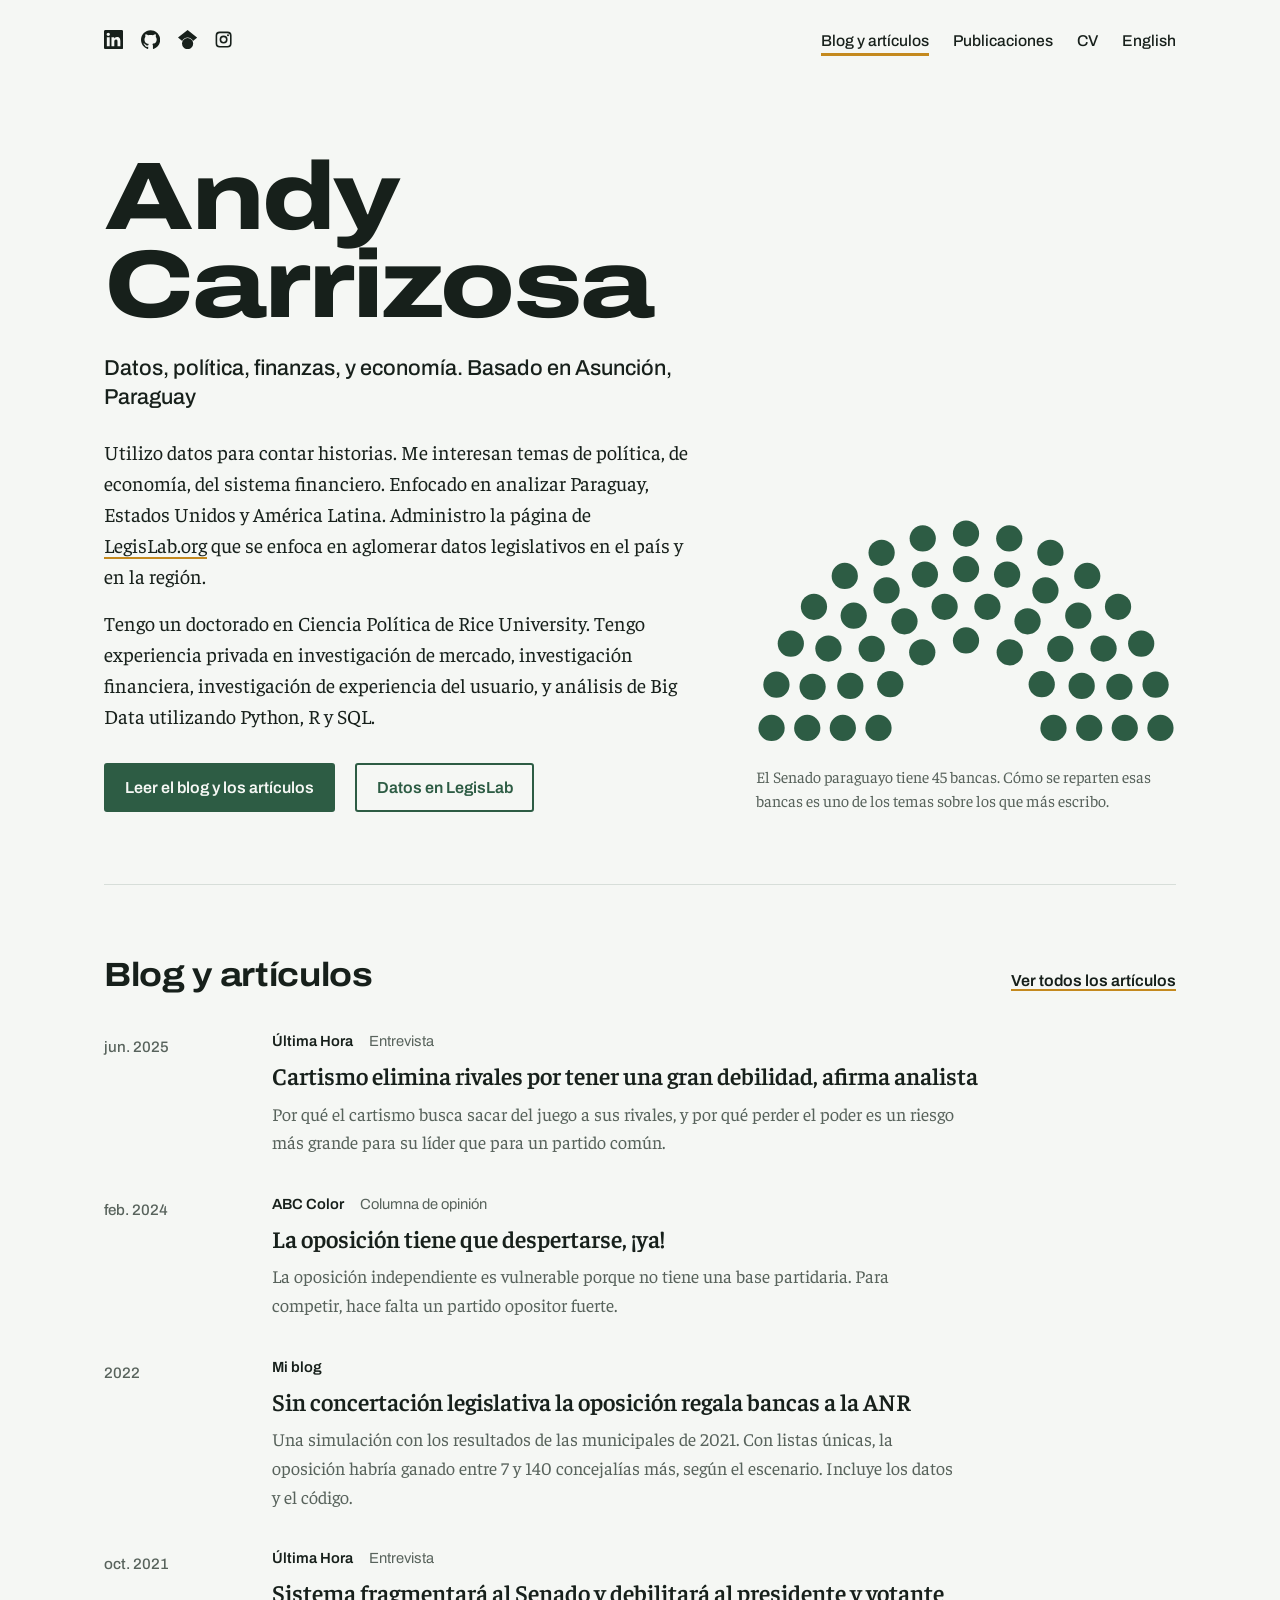
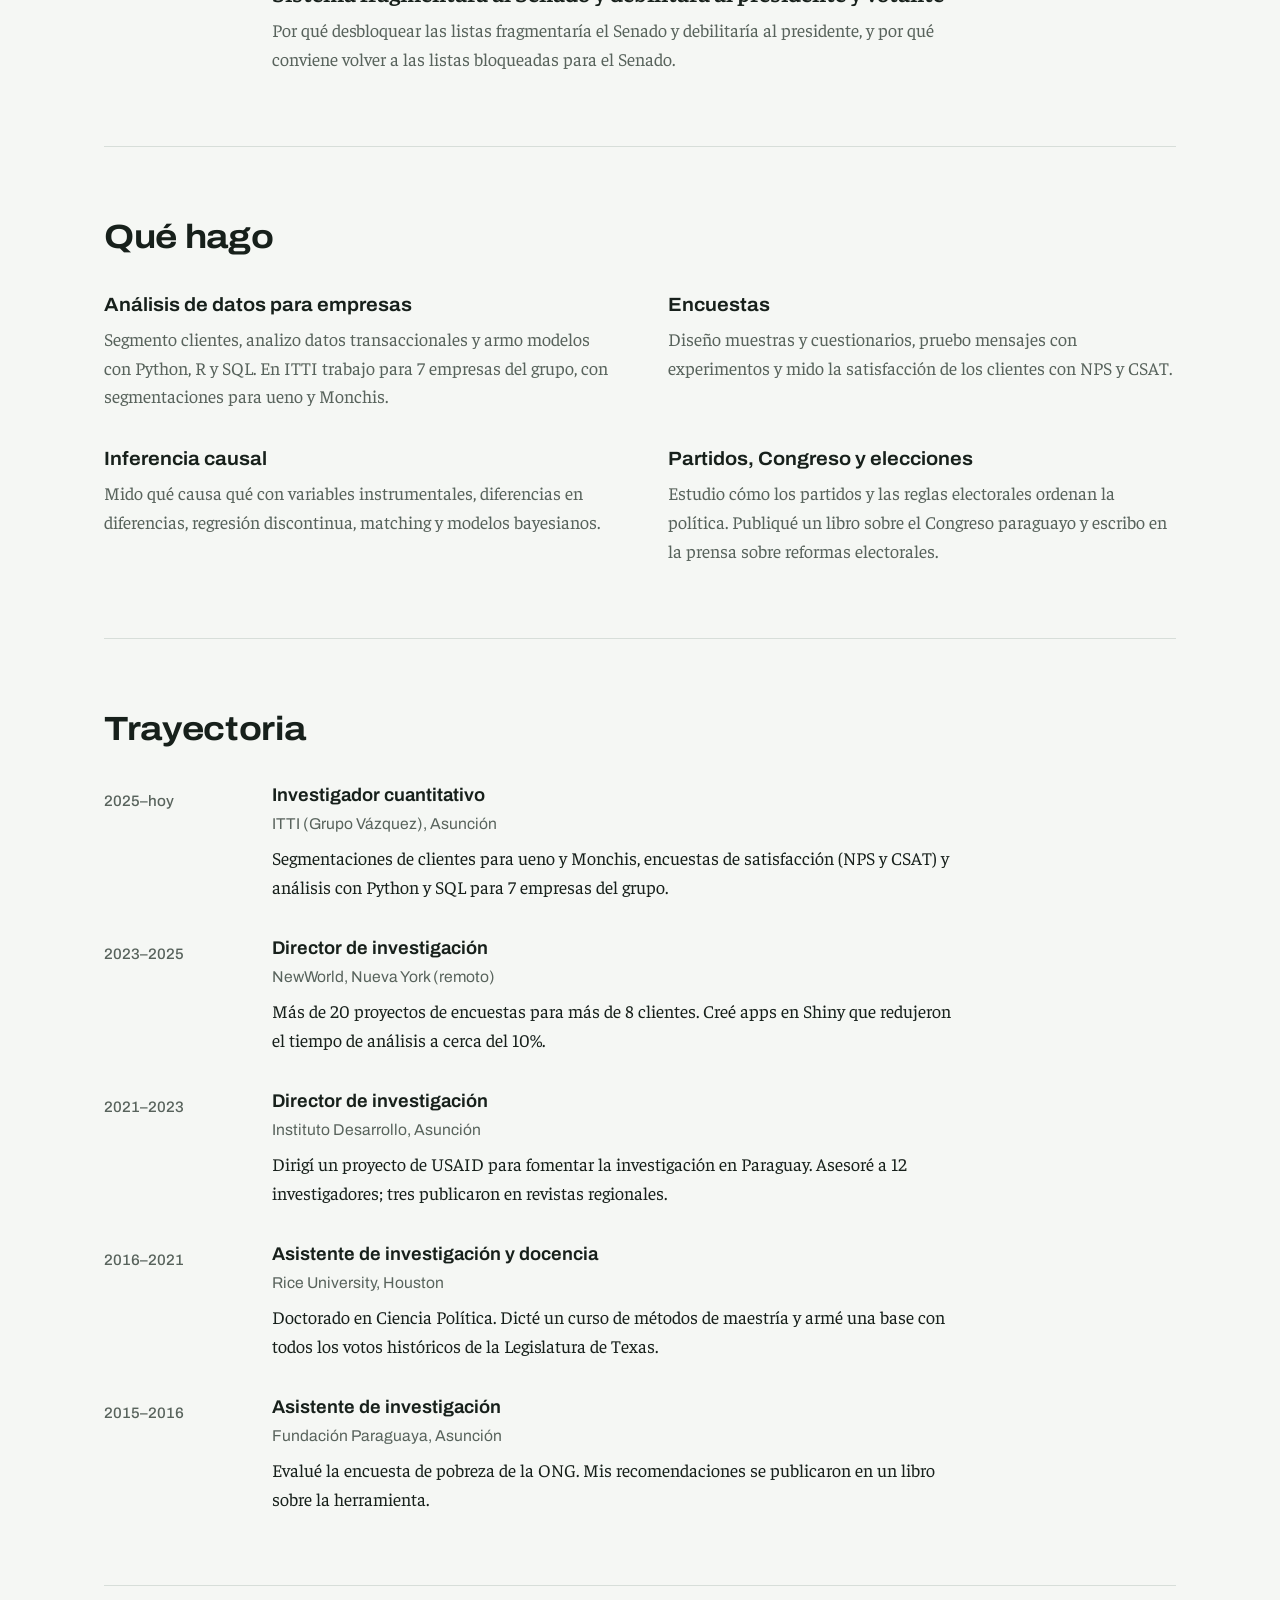
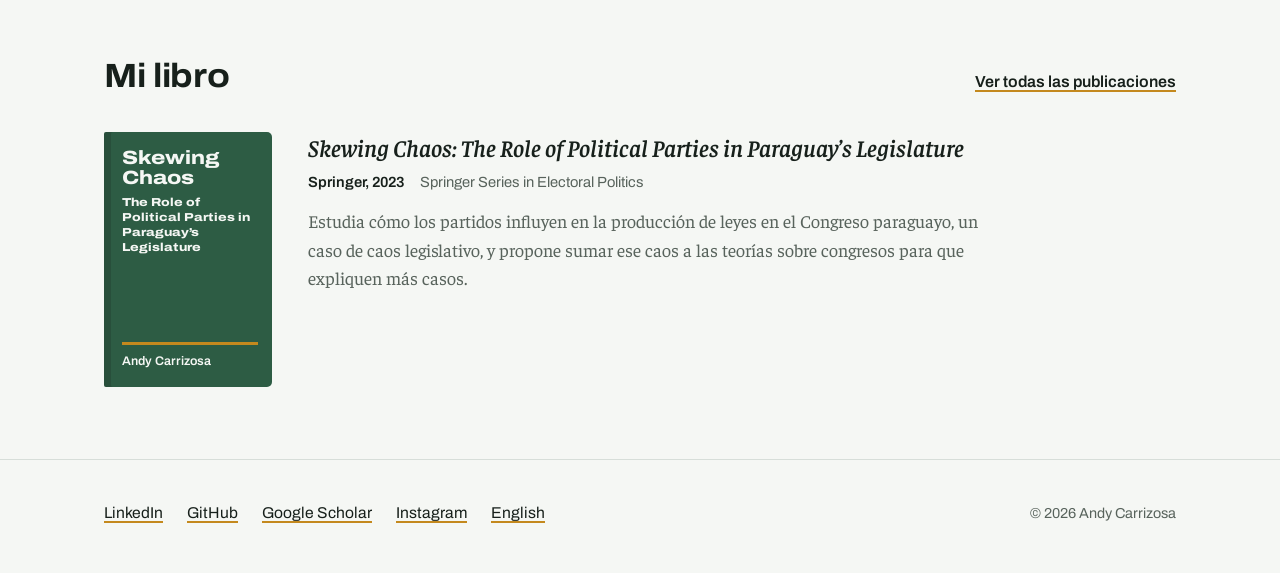
==== index.html @ 085f563b "remove identification info" ====
<!DOCTYPE html>
<html lang="es">
<head>
  <meta charset="utf-8">
  <meta name="viewport" content="width=device-width, initial-scale=1">
  <title>Andy Carrizosa</title>
  <meta name="description" content="Investigador cuantitativo y politólogo en Asunción. Análisis de datos, encuestas e inferencia causal. Escribe sobre partidos, el Congreso y las reglas electorales del Paraguay.">
  <link rel="canonical" href="https://www.andycarrizosa.com/">
  <link rel="alternate" hreflang="es" href="https://www.andycarrizosa.com/">
  <link rel="alternate" hreflang="en" href="https://www.andycarrizosa.com/en/">
  <link rel="icon" href="assets/favicon.svg" type="image/svg+xml">
  <link rel="preload" href="assets/fonts/archivo-latin-wdth-normal.woff2" as="font" type="font/woff2" crossorigin>
  <link rel="preload" href="assets/fonts/faustina-latin-wght-normal.woff2" as="font" type="font/woff2" crossorigin>
  <link rel="stylesheet" href="assets/site.css">
  <meta property="og:type" content="profile">
  <meta property="og:title" content="Andy Carrizosa">
  <meta property="og:description" content="Investigador cuantitativo y politólogo en Asunción. Blog, artículos y publicaciones sobre partidos, el Congreso y las reglas electorales del Paraguay.">
  <meta property="og:url" content="https://www.andycarrizosa.com/">
  <meta property="og:image" content="https://www.andycarrizosa.com/assets/og.png">
  <meta property="og:locale" content="es_PY">
  <meta name="twitter:card" content="summary_large_image">
  <script type="application/ld+json">
  {
    "@context": "https://schema.org",
    "@type": "Person",
    "name": "Andy Carrizosa",
    "alternateName": "Andy Carrizosa",
    "url": "https://www.andycarrizosa.com/",
    "jobTitle": "Investigador cuantitativo",
    "worksFor": { "@type": "Organization", "name": "ITTI" },
    "address": { "@type": "PostalAddress", "addressLocality": "Asunción", "addressCountry": "PY" },
    "alumniOf": [
      { "@type": "CollegeOrUniversity", "name": "Rice University" },
      { "@type": "CollegeOrUniversity", "name": "Universidad de Salamanca" },
      { "@type": "CollegeOrUniversity", "name": "University of Kansas" }
    ],
    "sameAs": [
      "https://www.linkedin.com/in/andycarrizosa/",
      "https://github.com/acarrizosa",
      "https://scholar.google.com/citations?user=PXVpDvkAAAAJ",
      "https://www.instagram.com/andycarrizosa/"
    ]
  }
  </script>
</head>
<body>
  <a class="saltar" href="#contenido">Saltar al contenido</a>

  <header class="envoltura cabecera">
    <nav class="redes" aria-label="Redes">
      <a href="https://www.linkedin.com/in/andycarrizosa/" aria-label="LinkedIn" title="LinkedIn">
        <svg viewBox="0 0 24 24" aria-hidden="true" focusable="false"><path d="M20.447 20.452h-3.554v-5.569c0-1.328-.027-3.037-1.852-3.037-1.853 0-2.136 1.445-2.136 2.939v5.667H9.351V9h3.414v1.561h.046c.477-.9 1.637-1.85 3.37-1.85 3.601 0 4.267 2.37 4.267 5.455v6.286zM5.337 7.433c-1.144 0-2.063-.926-2.063-2.065 0-1.138.92-2.063 2.063-2.063 1.14 0 2.064.925 2.064 2.063 0 1.139-.925 2.065-2.064 2.065zm1.782 13.019H3.555V9h3.564v11.452zM22.225 0H1.771C.792 0 0 .774 0 1.729v20.542C0 23.227.792 24 1.771 24h20.451C23.2 24 24 23.227 24 22.271V1.729C24 .774 23.2 0 22.222 0h.003z"/></svg>
      </a>
      <a href="https://github.com/acarrizosa" aria-label="GitHub" title="GitHub">
        <svg viewBox="0 0 24 24" aria-hidden="true" focusable="false"><path d="M12 .297c-6.63 0-12 5.373-12 12 0 5.303 3.438 9.8 8.205 11.385.6.113.82-.258.82-.577 0-.285-.01-1.04-.015-2.04-3.338.724-4.042-1.61-4.042-1.61C4.422 18.07 3.633 17.7 3.633 17.7c-1.087-.744.084-.729.084-.729 1.205.084 1.838 1.236 1.838 1.236 1.07 1.835 2.809 1.305 3.495.998.108-.776.417-1.305.76-1.605-2.665-.3-5.466-1.332-5.466-5.93 0-1.31.465-2.38 1.235-3.22-.135-.303-.54-1.523.105-3.176 0 0 1.005-.322 3.3 1.23.96-.267 1.98-.399 3-.405 1.02.006 2.04.138 3 .405 2.28-1.552 3.285-1.23 3.285-1.23.645 1.653.24 2.873.12 3.176.765.84 1.23 1.91 1.23 3.22 0 4.61-2.805 5.625-5.475 5.92.42.36.81 1.096.81 2.22 0 1.606-.015 2.896-.015 3.286 0 .315.21.69.825.57C20.565 22.092 24 17.592 24 12.297c0-6.627-5.373-12-12-12"/></svg>
      </a>
      <a href="https://scholar.google.com/citations?user=PXVpDvkAAAAJ&amp;hl=es" aria-label="Google Scholar" title="Google Scholar">
        <svg viewBox="0 0 24 24" aria-hidden="true" focusable="false"><path d="M5.242 13.769L0 9.5 12 0l12 9.5-5.242 4.269C17.548 11.249 14.978 9.5 12 9.5c-2.977 0-5.548 1.748-6.758 4.269zM12 10a7 7 0 1 0 0 14 7 7 0 0 0 0-14z"/></svg>
      </a>
      <a href="https://www.instagram.com/andycarrizosa/" aria-label="Instagram" title="Instagram">
        <svg viewBox="0 0 24 24" aria-hidden="true" focusable="false"><path fill-rule="evenodd" d="M7 2h10a5 5 0 0 1 5 5v10a5 5 0 0 1-5 5H7a5 5 0 0 1-5-5V7a5 5 0 0 1 5-5zM7.5 4h9A3.5 3.5 0 0 1 20 7.5v9a3.5 3.5 0 0 1-3.5 3.5h-9A3.5 3.5 0 0 1 4 16.5v-9A3.5 3.5 0 0 1 7.5 4zM12 7a5 5 0 1 0 0 10a5 5 0 1 0 0-10zM12 9a3 3 0 1 0 0 6a3 3 0 1 0 0-6zM17.5 5.25a1.25 1.25 0 1 0 0 2.5a1.25 1.25 0 1 0 0-2.5z"/></svg>
      </a>
    </nav>
    <nav class="nav" aria-label="Principal">
      <a href="blog.html" aria-current="page">Blog y artículos</a>
      <a href="publicaciones.html">Publicaciones</a>
      <a href="cv/Andres_Carrizosa_CV.pdf">CV</a>
      <a href="en/index.html" lang="en" hreflang="en">English</a>
    </nav>
  </header>

  <main id="contenido">
    <section class="envoltura portada" aria-labelledby="t-nombre">
      <div>
        <h1 class="nombre" id="t-nombre"><span>Andy</span> <span>Carrizosa</span></h1>
        <p class="rol">Datos, política, finanzas, y economía. Basado en Asunción, Paraguay</p>
        <p class="entrada">
          Utilizo datos para contar historias. Me interesan temas de política, de economía, del sistema financiero.  Enfocado en analizar Paraguay, Estados Unidos y América Latina. Administro la página de <a href="www.legislab.org">LegisLab.org</a> que se enfoca en aglomerar datos legislativos en el país y en la región.
        <p class="entrada">Tengo un doctorado en Ciencia Política de Rice University. Tengo experiencia privada en investigación de mercado, investigación financiera, investigación de experiencia del usuario, y análisis de Big Data utilizando Python, R y SQL.</p>
        <div class="acciones">
          <a class="boton boton-principal" href="blog.html">Leer el blog y los artículos</a>
          <a class="boton boton-secundario" href="cv/Andres_Carrizosa_CV.pdf">Datos en LegisLab</a>
        </div>
      </div>
      <figure class="hemiciclo">
        <svg viewBox="-216 -216 432 232" role="img" aria-labelledby="t-hemiciclo">
          <title id="t-hemiciclo">Las 45 bancas del Senado paraguayo, dibujadas como un hemiciclo</title>
        <circle cx="-90.0" cy="-0.0" r="13.5" style="--i:0"/>
        <circle cx="-126.7" cy="-0.0" r="13.5" style="--i:1"/>
        <circle cx="-163.3" cy="-0.0" r="13.5" style="--i:2"/>
        <circle cx="-200.0" cy="-0.0" r="13.5" style="--i:3"/>
        <circle cx="-195.0" cy="-44.5" r="13.5" style="--i:4"/>
        <circle cx="-157.8" cy="-42.3" r="13.5" style="--i:5"/>
        <circle cx="-119.0" cy="-43.3" r="13.5" style="--i:6"/>
        <circle cx="-180.2" cy="-86.8" r="13.5" style="--i:7"/>
        <circle cx="-77.9" cy="-45.0" r="13.5" style="--i:8"/>
        <circle cx="-141.5" cy="-81.7" r="13.5" style="--i:9"/>
        <circle cx="-156.4" cy="-124.7" r="13.5" style="--i:10"/>
        <circle cx="-97.0" cy="-81.4" r="13.5" style="--i:11"/>
        <circle cx="-115.5" cy="-115.5" r="13.5" style="--i:12"/>
        <circle cx="-124.7" cy="-156.4" r="13.5" style="--i:13"/>
        <circle cx="-45.0" cy="-77.9" r="13.5" style="--i:14"/>
        <circle cx="-63.3" cy="-109.7" r="13.5" style="--i:15"/>
        <circle cx="-81.7" cy="-141.5" r="13.5" style="--i:16"/>
        <circle cx="-86.8" cy="-180.2" r="13.5" style="--i:17"/>
        <circle cx="-42.3" cy="-157.8" r="13.5" style="--i:18"/>
        <circle cx="-44.5" cy="-195.0" r="13.5" style="--i:19"/>
        <circle cx="-22.0" cy="-124.7" r="13.5" style="--i:20"/>
        <circle cx="0.0" cy="-90.0" r="13.5" style="--i:21"/>
        <circle cx="0.0" cy="-163.3" r="13.5" style="--i:22"/>
        <circle cx="0.0" cy="-200.0" r="13.5" style="--i:23"/>
        <circle cx="22.0" cy="-124.7" r="13.5" style="--i:24"/>
        <circle cx="44.5" cy="-195.0" r="13.5" style="--i:25"/>
        <circle cx="42.3" cy="-157.8" r="13.5" style="--i:26"/>
        <circle cx="86.8" cy="-180.2" r="13.5" style="--i:27"/>
        <circle cx="45.0" cy="-77.9" r="13.5" style="--i:28"/>
        <circle cx="63.3" cy="-109.7" r="13.5" style="--i:29"/>
        <circle cx="81.7" cy="-141.5" r="13.5" style="--i:30"/>
        <circle cx="124.7" cy="-156.4" r="13.5" style="--i:31"/>
        <circle cx="115.5" cy="-115.5" r="13.5" style="--i:32"/>
        <circle cx="97.0" cy="-81.4" r="13.5" style="--i:33"/>
        <circle cx="156.4" cy="-124.7" r="13.5" style="--i:34"/>
        <circle cx="77.9" cy="-45.0" r="13.5" style="--i:35"/>
        <circle cx="141.5" cy="-81.7" r="13.5" style="--i:36"/>
        <circle cx="180.2" cy="-86.8" r="13.5" style="--i:37"/>
        <circle cx="119.0" cy="-43.3" r="13.5" style="--i:38"/>
        <circle cx="157.8" cy="-42.3" r="13.5" style="--i:39"/>
        <circle cx="195.0" cy="-44.5" r="13.5" style="--i:40"/>
        <circle cx="90.0" cy="-0.0" r="13.5" style="--i:41"/>
        <circle cx="126.7" cy="-0.0" r="13.5" style="--i:42"/>
        <circle cx="163.3" cy="-0.0" r="13.5" style="--i:43"/>
        <circle cx="200.0" cy="-0.0" r="13.5" style="--i:44"/>
        </svg>
        <figcaption>El Senado paraguayo tiene 45 bancas. Cómo se reparten esas bancas es uno de los temas sobre los que más escribo.</figcaption>
      </figure>
    </section>

    <section class="envoltura seccion" aria-labelledby="t-blog">
      <div class="seccion-cabeza">
        <h2 class="titulo-seccion" id="t-blog">Blog y artículos</h2>
        <a class="enlace-simple" href="blog.html">Ver todos los artículos</a>
      </div>
      <ol class="lista">
        <li class="fila">
          <time class="fecha" datetime="2025-06-01">jun. 2025</time>
          <div>
            <p class="medio"><strong>Última Hora</strong><span>Entrevista</span></p>
            <h3 class="titulo-escrito"><a href="https://www.ultimahora.com/cartismo-elimina-rivales-por-tener-una-gran-debilidad-afirma-analista">Cartismo elimina rivales por tener una gran debilidad, afirma analista</a></h3>
            <p class="resumen">Por qué el cartismo busca sacar del juego a sus rivales, y por qué perder el poder es un riesgo más grande para su líder que para un partido común.</p>
          </div>
        </li>
        <li class="fila">
          <time class="fecha" datetime="2024-02-13">feb. 2024</time>
          <div>
            <p class="medio"><strong>ABC Color</strong><span>Columna de opinión</span></p>
            <h3 class="titulo-escrito"><a href="https://www.abc.com.py/opinion/2024/02/13/la-oposicion-tiene-que-despertarse-ya/">La oposición tiene que despertarse, ¡ya!</a></h3>
            <p class="resumen">La oposición independiente es vulnerable porque no tiene una base partidaria. Para competir, hace falta un partido opositor fuerte.</p>
          </div>
        </li>
        <li class="fila">
          <time class="fecha" datetime="2022">2022</time>
          <div>
            <p class="medio"><strong>Mi blog</strong></p>
            <h3 class="titulo-escrito"><a href="articulos/2022-sin-concertacion.html">Sin concertación legislativa la oposición regala bancas a la ANR</a></h3>
            <p class="resumen">Una simulación con los resultados de las municipales de 2021. Con listas únicas, la oposición habría ganado entre 7 y 140 concejalías más, según el escenario. Incluye los datos y el código.</p>
          </div>
        </li>
        <li class="fila">
          <time class="fecha" datetime="2021-10-16">oct. 2021</time>
          <div>
            <p class="medio"><strong>Última Hora</strong><span>Entrevista</span></p>
            <h3 class="titulo-escrito"><a href="https://www.ultimahora.com/sistema-fragmentara-al-senado-y-debilitara-al-presidente-y-votante-n2966947.html">Sistema fragmentará al Senado y debilitará al presidente y votante</a></h3>
            <p class="resumen">Por qué desbloquear las listas fragmentaría el Senado y debilitaría al presidente, y por qué conviene volver a las listas bloqueadas para el Senado.</p>
          </div>
        </li>
      </ol>
    </section>

    <section class="envoltura seccion" aria-labelledby="t-hago">
      <div class="seccion-cabeza">
        <h2 class="titulo-seccion" id="t-hago">Qué hago</h2>
      </div>
      <div class="areas">
        <div class="area">
          <h3>Análisis de datos para empresas</h3>
          <p>Segmento clientes, analizo datos transaccionales y armo modelos con Python, R y SQL. En ITTI trabajo para 7 empresas del grupo, con segmentaciones para ueno y Monchis.</p>
        </div>
        <div class="area">
          <h3>Encuestas</h3>
          <p>Diseño muestras y cuestionarios, pruebo mensajes con experimentos y mido la satisfacción de los clientes con NPS y CSAT.</p>
        </div>
        <div class="area">
          <h3>Inferencia causal</h3>
          <p>Mido qué causa qué con variables instrumentales, diferencias en diferencias, regresión discontinua, matching y modelos bayesianos.</p>
        </div>
        <div class="area">
          <h3>Partidos, Congreso y elecciones</h3>
          <p>Estudio cómo los partidos y las reglas electorales ordenan la política. Publiqué un libro sobre el Congreso paraguayo y escribo en la prensa sobre reformas electorales.</p>
        </div>
      </div>
    </section>

    <section class="envoltura seccion" aria-labelledby="t-trayectoria">
      <div class="seccion-cabeza">
        <h2 class="titulo-seccion" id="t-trayectoria">Trayectoria</h2>
      </div>
      <ol class="lista">
        <li class="fila">
          <p class="fecha">2025–hoy</p>
          <div>
            <h3 class="cargo">Investigador cuantitativo</h3>
            <p class="organizacion">ITTI (Grupo Vázquez), Asunción</p>
            <p class="detalle">Segmentaciones de clientes para ueno y Monchis, encuestas de satisfacción (NPS y CSAT) y análisis con Python y SQL para 7 empresas del grupo.</p>
          </div>
        </li>
        <li class="fila">
          <p class="fecha">2023–2025</p>
          <div>
            <h3 class="cargo">Director de investigación</h3>
            <p class="organizacion">NewWorld, Nueva York (remoto)</p>
            <p class="detalle">Más de 20 proyectos de encuestas para más de 8 clientes. Creé apps en Shiny que redujeron el tiempo de análisis a cerca del 10%.</p>
          </div>
        </li>
        <li class="fila">
          <p class="fecha">2021–2023</p>
          <div>
            <h3 class="cargo">Director de investigación</h3>
            <p class="organizacion">Instituto Desarrollo, Asunción</p>
            <p class="detalle">Dirigí un proyecto de USAID para fomentar la investigación en Paraguay. Asesoré a 12 investigadores; tres publicaron en revistas regionales.</p>
          </div>
        </li>
        <li class="fila">
          <p class="fecha">2016–2021</p>
          <div>
            <h3 class="cargo">Asistente de investigación y docencia</h3>
            <p class="organizacion">Rice University, Houston</p>
            <p class="detalle">Doctorado en Ciencia Política. Dicté un curso de métodos de maestría y armé una base con todos los votos históricos de la Legislatura de Texas.</p>
          </div>
        </li>
        <li class="fila">
          <p class="fecha">2015–2016</p>
          <div>
            <h3 class="cargo">Asistente de investigación</h3>
            <p class="organizacion">Fundación Paraguaya, Asunción</p>
            <p class="detalle">Evalué la encuesta de pobreza de la ONG. Mis recomendaciones se publicaron en un libro sobre la herramienta.</p>
          </div>
        </li>
      </ol>
    </section>

    <section class="envoltura seccion" aria-labelledby="t-libro">
      <div class="seccion-cabeza">
        <h2 class="titulo-seccion" id="t-libro">Mi libro</h2>
        <a class="enlace-simple" href="publicaciones.html">Ver todas las publicaciones</a>
      </div>
      <div class="libro">
        <div class="tapa" aria-hidden="true">
          <p class="tapa-titulo">Skewing Chaos<span class="tapa-sub">The Role of Political Parties in Paraguay’s Legislature</span></p>
          <p class="tapa-autor">Andy Carrizosa</p>
        </div>
        <div>
          <h3 class="titulo-escrito"><a href="https://link.springer.com/book/10.1007/978-3-031-18625-7"><cite>Skewing Chaos: The Role of Political Parties in Paraguay’s Legislature</cite></a></h3>
          <p class="medio"><strong>Springer, 2023</strong><span>Springer Series in Electoral Politics</span></p>
          <p class="resumen">Estudia cómo los partidos influyen en la producción de leyes en el Congreso paraguayo, un caso de caos legislativo, y propone sumar ese caos a las teorías sobre congresos para que expliquen más casos.</p>
        </div>
      </div>
    </section>
  </main>

  <footer class="pie">
    <div class="envoltura pie-grid">
      <ul class="contacto" aria-label="Perfiles">
        <li><a href="https://www.linkedin.com/in/andycarrizosa/">LinkedIn</a></li>
        <li><a href="https://github.com/acarrizosa">GitHub</a></li>
        <li><a href="https://scholar.google.com/citations?user=PXVpDvkAAAAJ&amp;hl=es">Google Scholar</a></li>
        <li><a href="https://www.instagram.com/andycarrizosa/">Instagram</a></li>
        <li><a href="en/index.html" lang="en" hreflang="en">English</a></li>
      </ul>
      <p class="derechos">© 2026 Andy Carrizosa</p>
    </div>
  </footer>
</body>
</html>
---- assets/site.css ----
/* Sitio de Andrés Carrizosa
   Plan: papel claro con un leve tono verde, tinta verde casi negra, verde yerba como color principal
   y ocre para subrayados. Títulos en Archivo ancha; textos para leer en Faustina.
   Diseño: todo alineado a la izquierda, con una columna angosta al margen para años y fechas.
   El hemiciclo de 45 bancas (el Senado paraguayo) es el único elemento llamativo. */

@font-face {
  font-family: "Archivo";
  src: url("fonts/archivo-latin-wdth-normal.woff2") format("woff2");
  font-weight: 100 900;
  font-stretch: 62% 125%;
  font-style: normal;
  font-display: swap;
}
@font-face {
  font-family: "Faustina";
  src: url("fonts/faustina-latin-wght-normal.woff2") format("woff2");
  font-weight: 300 800;
  font-style: normal;
  font-display: swap;
}
@font-face {
  font-family: "Faustina";
  src: url("fonts/faustina-latin-wght-italic.woff2") format("woff2");
  font-weight: 300 800;
  font-style: italic;
  font-display: swap;
}

:root {
  --papel: #f5f7f4;
  --tinta: #17201b;
  --gris: #58635c;
  --linea: #d7ded9;
  --yerba: #2d5c44;
  --ocre: #c4891e;
  --sobre-yerba: #f5f7f4;
  --display: "Archivo", "Helvetica Neue", Arial, sans-serif;
  --texto: "Faustina", Georgia, "Times New Roman", serif;
  --ancho: 72rem;
  --margen: 8.5rem;
  --canal: clamp(1rem, 4vw, 2.5rem);
  color-scheme: light;
}

@media (prefers-color-scheme: dark) {
  :root:not([data-theme="light"]) {
    --papel: #0f1512;
    --tinta: #e4ebe6;
    --gris: #a0ada5;
    --linea: #28332d;
    --yerba: #8dc4a5;
    --ocre: #e2b252;
    --sobre-yerba: #0f1512;
    color-scheme: dark;
  }
}
:root[data-theme="dark"] {
  --papel: #0f1512;
  --tinta: #e4ebe6;
  --gris: #a0ada5;
  --linea: #28332d;
  --yerba: #8dc4a5;
  --ocre: #e2b252;
  --sobre-yerba: #0f1512;
  color-scheme: dark;
}

/* Base */
*,
*::before,
*::after { box-sizing: border-box; }
[hidden] { display: none !important; }
html { -webkit-text-size-adjust: 100%; }
body {
  margin: 0;
  background: var(--papel);
  color: var(--tinta);
  font-family: var(--texto);
  font-size: 1.125rem;
  line-height: 1.6;
  font-optical-sizing: auto;
}
img, svg { max-width: 100%; }
p { margin: 0; }
cite { font-style: italic; }

a {
  color: inherit;
  text-decoration-line: underline;
  text-decoration-color: var(--ocre);
  text-decoration-thickness: 2px;
  text-underline-offset: 0.18em;
}
a:hover { color: var(--yerba); }
:focus-visible {
  outline: 3px solid var(--yerba);
  outline-offset: 3px;
  border-radius: 2px;
}

.saltar {
  position: absolute;
  left: -999rem;
  top: 0.75rem;
  background: var(--papel);
  padding: 0.5rem 1rem;
  font-family: var(--display);
  z-index: 10;
}
.saltar:focus { left: 1rem; }

.envoltura {
  max-width: var(--ancho);
  margin-inline: auto;
  padding-inline: var(--canal);
}

/* Cabecera */
.cabecera {
  display: flex;
  flex-wrap: wrap;
  align-items: baseline;
  justify-content: space-between;
  gap: 0.75rem 2rem;
  padding-block: 1.5rem;
}
.marca {
  font-family: var(--display);
  font-stretch: 112%;
  font-weight: 700;
  font-size: 1.05rem;
  text-decoration: none;
}
.redes {
  display: flex;
  align-items: center;
  gap: 1.1rem;
  align-self: center;
}
.redes a {
  display: inline-flex;
  color: var(--tinta);
  padding: 0.25rem;
  margin: -0.25rem;
  border-bottom: 2px solid transparent;
  transition: color 0.15s, border-color 0.15s;
}
.redes a:hover { color: var(--yerba); border-bottom-color: var(--ocre); }
.redes svg { width: 1.2rem; height: 1.2rem; fill: currentColor; display: block; }
.nav {
  display: flex;
  flex-wrap: wrap;
  gap: 0.25rem 1.5rem;
  font-family: var(--display);
  font-size: 0.98rem;
  font-weight: 500;
}
.nav a { text-decoration: none; padding-block: 0.25rem; }
.nav a:hover { text-decoration: underline; text-decoration-color: var(--ocre); }
.nav a[aria-current="page"] {
  text-decoration: underline;
  text-decoration-color: var(--ocre);
  text-decoration-thickness: 3px;
  text-underline-offset: 0.45em;
}

/* Portada */
.portada {
  display: grid;
  grid-template-columns: minmax(0, 7fr) minmax(0, 5fr);
  gap: clamp(2rem, 5vw, 4.5rem);
  align-items: end;
  padding-block: clamp(2rem, 6vw, 4.5rem) clamp(3rem, 6vw, 4.5rem);
}
.nombre {
  font-family: var(--display);
  font-stretch: 125%;
  font-weight: 800;
  font-size: clamp(2.6rem, 8vw, 6rem);
  line-height: 0.92;
  letter-spacing: -0.02em;
  margin: 0 0 1.5rem;
}
.nombre span { display: block; }
.rol {
  font-family: var(--display);
  font-weight: 500;
  font-size: clamp(1.1rem, 2vw, 1.35rem);
  line-height: 1.35;
  margin-bottom: 1.5rem;
}
.entrada {
  font-size: 1.25rem;
  line-height: 1.55;
  max-width: 34em;
}
.entrada + .entrada { margin-top: 1rem; }

.acciones {
  display: flex;
  flex-wrap: wrap;
  align-items: center;
  gap: 0.75rem 1.25rem;
  margin-top: 2rem;
}
.boton {
  display: inline-block;
  font-family: var(--display);
  font-weight: 600;
  font-size: 1rem;
  line-height: 1.2;
  text-decoration: none;
  padding: 0.8rem 1.2rem;
  border: 2px solid var(--yerba);
  border-radius: 3px;
}
.boton-principal { background: var(--yerba); color: var(--sobre-yerba); }
.boton-principal:hover {
  color: var(--sobre-yerba);
  background: color-mix(in srgb, var(--yerba) 82%, var(--tinta));
  border-color: color-mix(in srgb, var(--yerba) 82%, var(--tinta));
}
.boton-secundario { color: var(--yerba); }
.boton-secundario:hover { background: color-mix(in srgb, var(--yerba) 10%, transparent); }
.enlace-simple { font-family: var(--display); font-weight: 600; font-size: 1rem; }

.hemiciclo { margin: 0; }
.hemiciclo svg { display: block; width: 100%; height: auto; }
.hemiciclo circle { fill: var(--yerba); }
.hemiciclo figcaption {
  margin-top: 1.25rem;
  font-size: 1rem;
  line-height: 1.5;
  color: var(--gris);
  max-width: 28em;
}
@media (prefers-reduced-motion: no-preference) {
  .hemiciclo circle {
    animation: banca 450ms ease-out backwards;
    animation-delay: calc(var(--i) * 26ms + 200ms);
  }
}
@keyframes banca {
  from { fill: var(--linea); }
}

/* Secciones */
/* La línea de arriba de cada sección queda alineada con el texto, no con el borde de la caja. */
.seccion {
  background-image: linear-gradient(var(--linea), var(--linea));
  background-repeat: no-repeat;
  background-position: center top;
  background-size: calc(100% - 2 * var(--canal)) 1px;
  padding-block: clamp(2.5rem, 6vw, 4.5rem);
}
.seccion-cabeza {
  display: flex;
  flex-wrap: wrap;
  align-items: baseline;
  justify-content: space-between;
  gap: 0.5rem 2rem;
  margin-bottom: 2.25rem;
}
h1, h2, h3 { text-wrap: balance; }
.titulo-seccion {
  font-family: var(--display);
  font-stretch: 112%;
  font-weight: 700;
  font-size: clamp(1.6rem, 3vw, 2.1rem);
  line-height: 1.15;
  letter-spacing: -0.01em;
  margin: 0;
}
.titulo-pagina {
  font-family: var(--display);
  font-stretch: 125%;
  font-weight: 800;
  font-size: clamp(2.2rem, 6vw, 4.25rem);
  line-height: 0.98;
  letter-spacing: -0.02em;
  margin: 0 0 1.25rem;
}
.cabeza-pagina { padding-block: clamp(2rem, 5vw, 3.5rem) clamp(2rem, 4vw, 3rem); }
.cabeza-pagina .entrada { max-width: 36em; }

/* Listas con columna al margen */
.lista {
  list-style: none;
  margin: 0;
  padding: 0;
  display: grid;
  gap: 2.25rem;
}
.fila {
  display: grid;
  grid-template-columns: var(--margen) minmax(0, 1fr);
  gap: 0 2rem;
}
.fecha {
  font-family: var(--display);
  font-size: 0.95rem;
  font-weight: 500;
  color: var(--gris);
  font-variant-numeric: tabular-nums;
  padding-top: 0.3rem;
}
.medio {
  display: flex;
  flex-wrap: wrap;
  gap: 0.15rem 1rem;
  font-family: var(--display);
  font-size: 0.92rem;
  color: var(--gris);
  margin-bottom: 0.4rem;
}
.medio strong { color: var(--tinta); font-weight: 600; }
.titulo-escrito {
  font-family: var(--texto);
  font-weight: 600;
  font-size: clamp(1.25rem, 2.2vw, 1.5rem);
  line-height: 1.3;
  margin: 0 0 0.5rem;
  max-width: 36em;
}
.titulo-escrito a { text-decoration-color: transparent; }
.titulo-escrito a:hover,
.titulo-escrito a:focus-visible { text-decoration-color: var(--ocre); }
.resumen { color: var(--gris); max-width: 38em; }

/* Bloques por año o por tipo (blog y publicaciones) */
.grupo {
  display: grid;
  grid-template-columns: var(--margen) minmax(0, 1fr);
  gap: 0.75rem 2rem;
  border-top: 1px solid var(--linea);
  padding-block: 2.25rem;
}
.grupo-titulo {
  font-family: var(--display);
  font-stretch: 125%;
  font-weight: 800;
  font-size: 1.6rem;
  line-height: 1.1;
  color: var(--yerba);
  margin: 0;
  font-variant-numeric: tabular-nums;
}
.grupo-titulo.texto { font-stretch: 112%; font-weight: 700; font-size: 1.15rem; color: var(--tinta); padding-top: 0.2rem; }

/* Filtros del blog */
.filtros {
  display: flex;
  flex-wrap: wrap;
  gap: 0.5rem;
  margin-top: 2rem;
}
.filtro {
  font-family: var(--display);
  font-size: 0.95rem;
  font-weight: 600;
  color: var(--tinta);
  background: transparent;
  border: 1.5px solid var(--linea);
  border-radius: 999px;
  padding: 0.45rem 0.95rem;
  cursor: pointer;
}
.filtro:hover { border-color: var(--yerba); }
.filtro .cuenta { font-weight: 500; color: var(--gris); }
.filtro[aria-pressed="true"] { background: var(--tinta); border-color: var(--tinta); color: var(--papel); }
.filtro[aria-pressed="true"] .cuenta { color: inherit; opacity: 0.75; }
.estado { font-family: var(--display); font-size: 0.92rem; color: var(--gris); margin-top: 0.85rem; }

/* Qué hago */
.areas {
  display: grid;
  grid-template-columns: repeat(2, minmax(0, 1fr));
  gap: 2.25rem 3.5rem;
}
.area h3 {
  font-family: var(--display);
  font-stretch: 105%;
  font-weight: 650;
  font-size: 1.2rem;
  line-height: 1.3;
  margin: 0 0 0.45rem;
}
.area p { color: var(--gris); max-width: 32em; }

/* Trayectoria */
.cargo {
  font-family: var(--display);
  font-weight: 650;
  font-size: 1.15rem;
  line-height: 1.3;
  margin: 0;
}
.organizacion { font-family: var(--display); font-size: 0.98rem; color: var(--gris); margin: 0.15rem 0 0.5rem; }
.detalle { max-width: 38em; }
.detalle li + li { margin-top: 0.35rem; }
ul.detalle { margin: 0; padding-left: 1.1rem; }

/* Libro */
.libro {
  display: grid;
  grid-template-columns: 10.5rem minmax(0, 1fr);
  gap: 2.25rem;
  align-items: start;
}
.tapa {
  aspect-ratio: 155 / 235;
  display: flex;
  flex-direction: column;
  justify-content: space-between;
  gap: 0.75rem;
  padding: 1rem 0.85rem 0.9rem 1.1rem;
  background: var(--yerba);
  color: var(--sobre-yerba);
  border-radius: 2px 5px 5px 2px;
  box-shadow: inset 7px 0 0 color-mix(in srgb, var(--tinta) 22%, transparent);
}
.tapa-titulo {
  font-family: var(--display);
  font-stretch: 120%;
  font-weight: 800;
  font-size: 1.2rem;
  line-height: 1.02;
}
.tapa-sub { display: block; margin-top: 0.5rem; font-family: var(--display); font-size: 0.72rem; line-height: 1.3; }
.tapa-autor {
  font-family: var(--display);
  font-size: 0.78rem;
  font-weight: 600;
  border-top: 3px solid var(--ocre);
  padding-top: 0.45rem;
}
.libro .medio { margin-bottom: 0.75rem; }
.libro .acciones { margin-top: 1.25rem; }

/* Citas académicas */
.cita { max-width: 40em; }
.cita + .resumen { margin-top: 0.5rem; }
.pub + .pub { margin-top: 2rem; }
.doi { font-family: var(--display); font-size: 0.92rem; margin-top: 0.5rem; }

/* Artículos propios */
.titulo-articulo { font-size: clamp(2rem, 5vw, 3.4rem); max-width: 18em; }
.cabeza-pagina .medio a { color: var(--yerba); font-weight: 600; text-decoration: none; }
.articulo {
  max-width: 38em;
  border-top: 1px solid var(--linea);
  padding-block: 2.25rem 1rem;
}
.articulo > p + p { margin-top: 1.1rem; }
.articulo h2 {
  font-family: var(--display);
  font-stretch: 112%;
  font-weight: 700;
  font-size: 1.5rem;
  line-height: 1.2;
  margin: 2.75rem 0 1rem;
}
.articulo h3 {
  font-family: var(--display);
  font-weight: 650;
  font-size: 1.2rem;
  line-height: 1.3;
  margin: 2rem 0 0.75rem;
}
.articulo .destacado {
  font-family: var(--display);
  font-weight: 600;
  font-size: 1.2rem;
  line-height: 1.4;
  border-left: 4px solid var(--ocre);
  padding-left: 1.1rem;
  margin-block: 1.75rem;
}
.articulo .nota-datos {
  margin-top: 2.5rem;
  font-family: var(--display);
  font-size: 1rem;
  font-weight: 600;
}
.cuadro .izq { text-align: left; }
.cuadro tr.superfluo td { background: color-mix(in srgb, var(--ocre) 22%, transparent); }
.cuadro tr.superfluo td:first-child { padding-left: 0.4rem; }
.articulo sup a { text-decoration: none; color: var(--yerba); font-weight: 700; padding-inline: 0.1em; }
.articulo figure { margin: 2rem 0; }
.articulo figcaption {
  font-family: var(--display);
  font-size: 0.9rem;
  line-height: 1.45;
  color: var(--gris);
  margin-top: 0.65rem;
}
.cuadro-scroll { overflow-x: auto; }
.cuadro table {
  border-collapse: collapse;
  font-family: var(--display);
  font-size: 0.95rem;
  font-variant-numeric: tabular-nums;
}
.cuadro caption {
  text-align: left;
  font-weight: 700;
  font-size: 0.98rem;
  padding-bottom: 0.6rem;
}
.cuadro th, .cuadro td {
  padding: 0.45rem 0.8rem;
  text-align: right;
  border-bottom: 1px solid var(--linea);
  white-space: nowrap;
}
.cuadro th:first-child, .cuadro td:first-child { padding-left: 0; }
.cuadro th[scope="row"] { text-align: left; font-weight: 600; }
.cuadro thead th { font-weight: 600; color: var(--gris); border-bottom: 2px solid var(--tinta); }
.cuadro tfoot th, .cuadro tfoot td { font-weight: 700; border-top: 2px solid var(--tinta); border-bottom: 0; }
.cuadro td.electo {
  background: color-mix(in srgb, var(--yerba) 16%, transparent);
  color: var(--tinta);
  font-weight: 700;
  box-shadow: inset 0 -3px 0 var(--ocre);
}
.cuadro td.total { font-weight: 800; color: var(--yerba); padding-left: 1.2rem; }
.grafico img {
  display: block;
  width: 100%;
  height: auto;
  background: #fff;
  border: 1px solid var(--linea);
  border-radius: 3px;
}
.notas {
  margin-top: 2.75rem;
  padding-top: 1.25rem;
  border-top: 1px solid var(--linea);
  font-size: 1rem;
  color: var(--gris);
}
.notas a { color: var(--yerba); font-weight: 700; text-decoration: none; }
.volver { margin-top: 2.5rem; }

/* Pie */
.pie {
  border-top: 1px solid var(--linea);
  padding-block: 2.5rem 3rem;
  font-family: var(--display);
  font-size: 0.98rem;
}
.pie-grid {
  display: flex;
  flex-wrap: wrap;
  align-items: baseline;
  justify-content: space-between;
  gap: 1.25rem 3rem;
}
.pie-titulo {
  font-family: var(--display);
  font-stretch: 112%;
  font-weight: 700;
  font-size: 1.15rem;
  margin: 0 0 0.35rem;
}
.contacto {
  list-style: none;
  margin: 0;
  padding: 0;
  display: flex;
  flex-wrap: wrap;
  gap: 0.5rem 1.5rem;
}
.derechos { color: var(--gris); font-size: 0.9rem; }

/* Pantallas angostas */
@media (max-width: 54rem) {
  .portada { grid-template-columns: minmax(0, 1fr); align-items: start; }
  .hemiciclo { max-width: 27rem; }
}
@media (max-width: 44rem) {
  .areas { grid-template-columns: minmax(0, 1fr); }
  .fila,
  .grupo { grid-template-columns: minmax(0, 1fr); }
  .fecha { padding-top: 0; margin-bottom: 0.2rem; }
  .libro { grid-template-columns: 7.5rem minmax(0, 1fr); gap: 1.25rem; }
  .tapa-titulo { font-size: 0.95rem; }
  .tapa-sub { font-size: 0.62rem; }
}
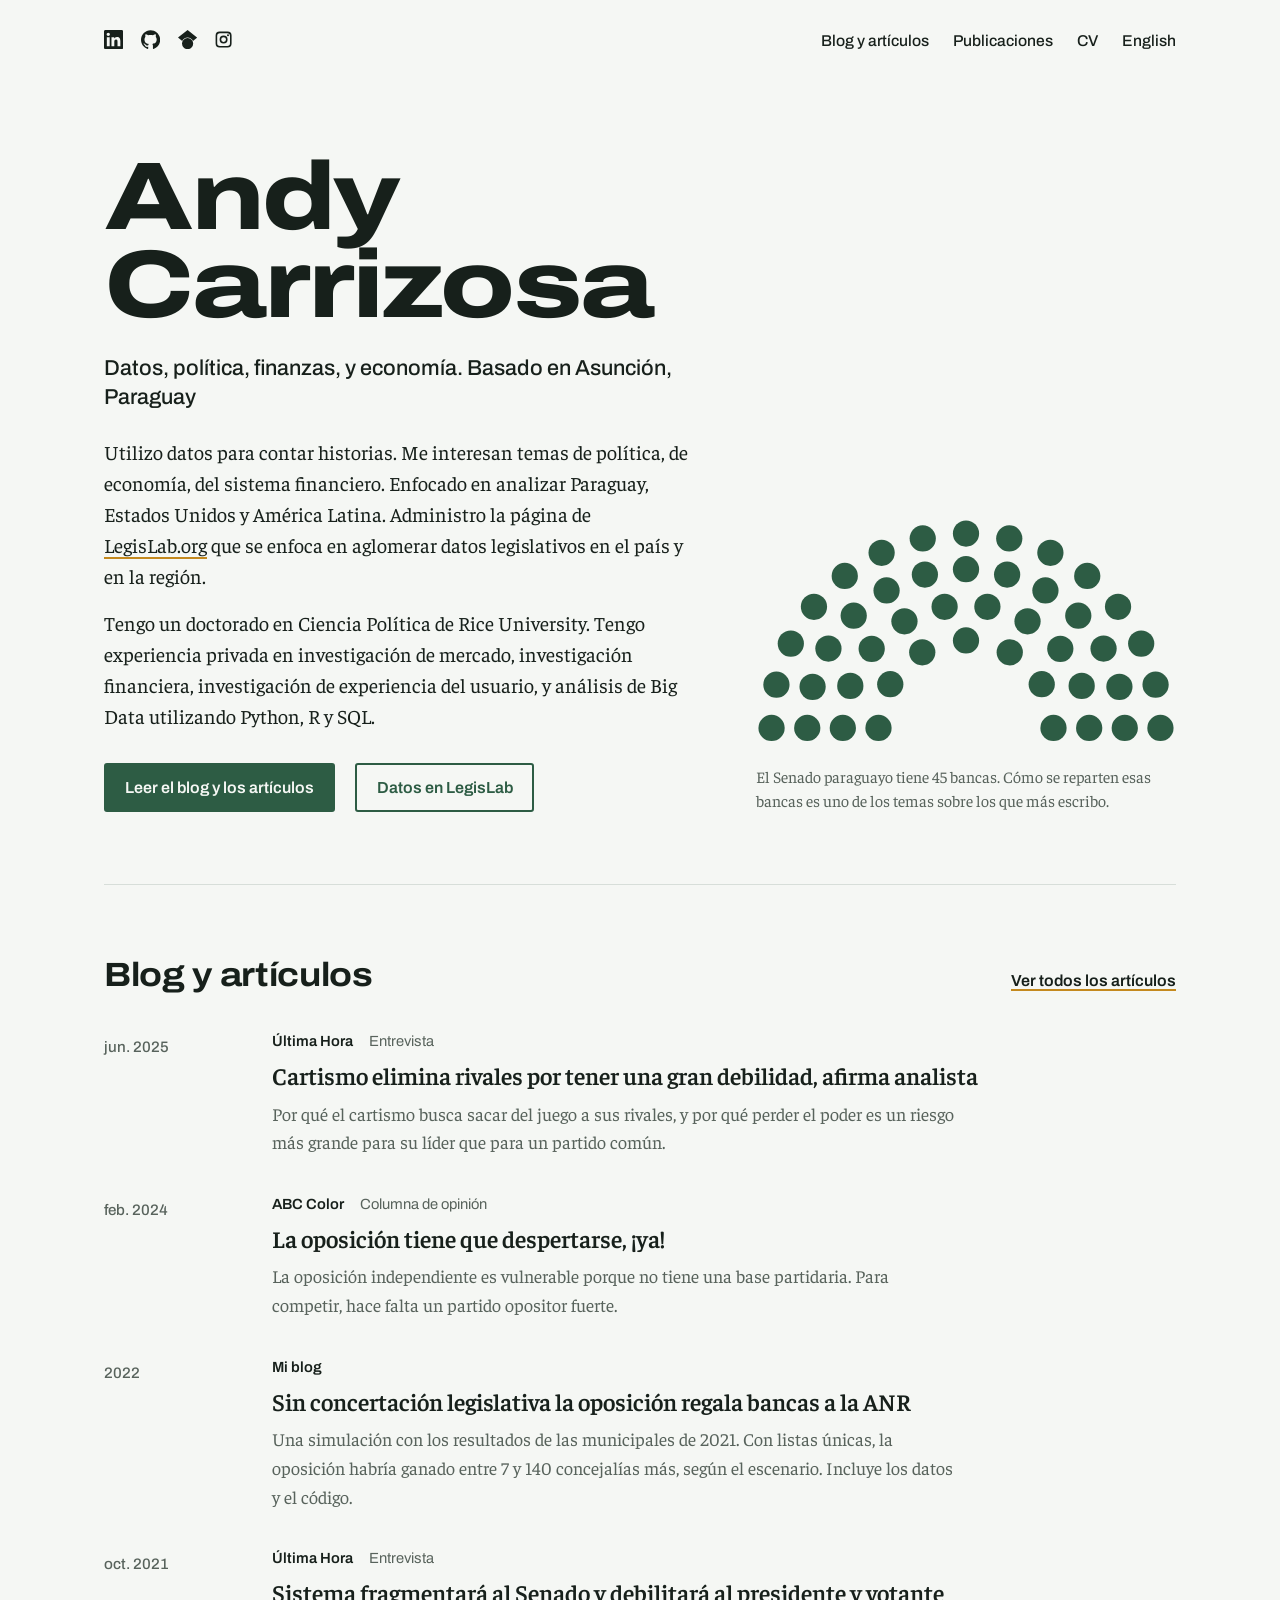
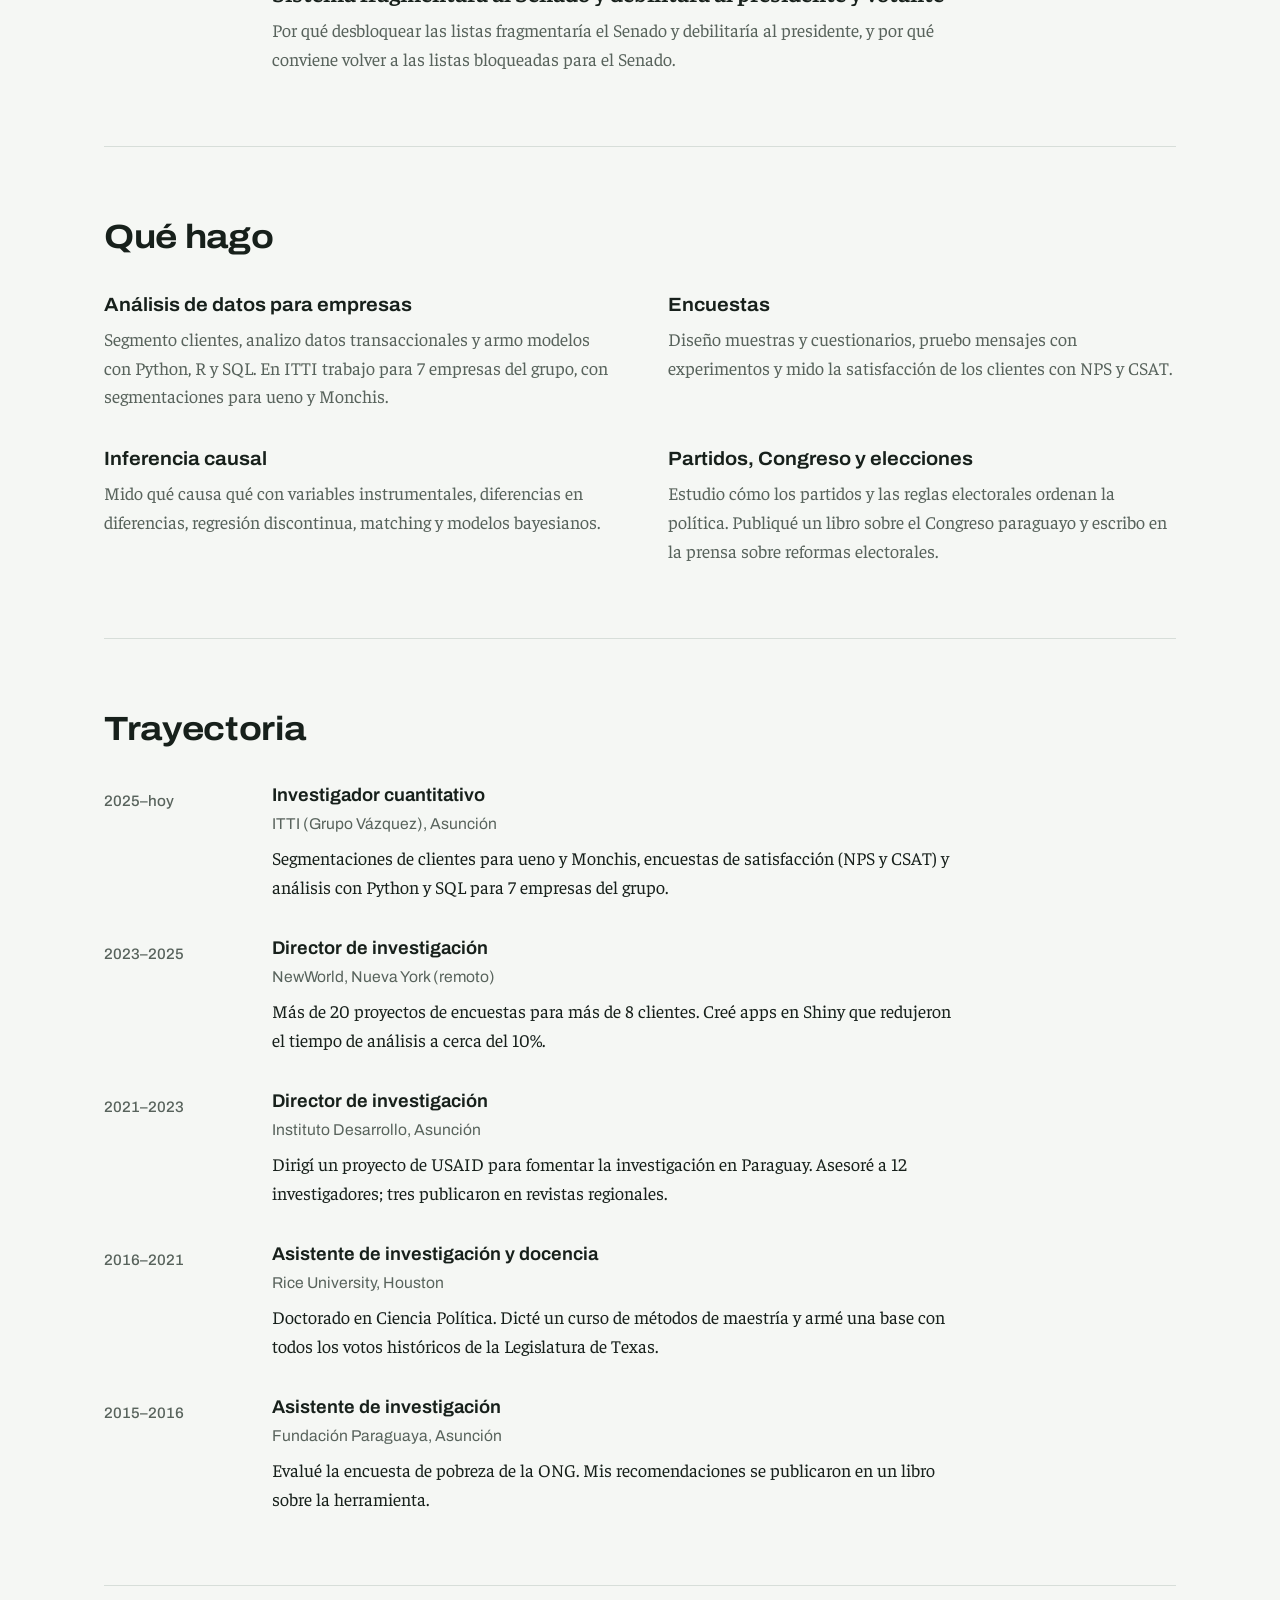
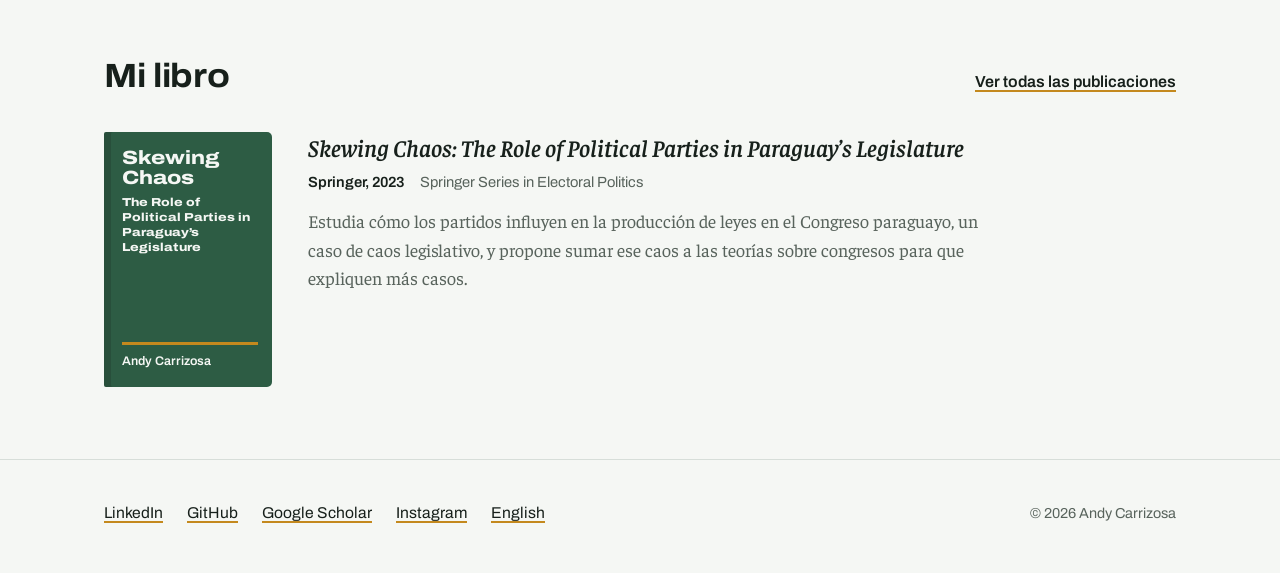
==== commit 2d2ace26: "fix english portion" ====
--- a/index.html
+++ b/index.html
@@ -62,7 +62,7 @@
       </a>
     </nav>
     <nav class="nav" aria-label="Principal">
-      <a href="blog.html" aria-current="page">Blog y artículos</a>
+      <a href="blog.html">Blog y artículos</a>
       <a href="publicaciones.html">Publicaciones</a>
       <a href="cv/Andres_Carrizosa_CV.pdf">CV</a>
       <a href="en/index.html" lang="en" hreflang="en">English</a>
@@ -75,11 +75,11 @@
         <h1 class="nombre" id="t-nombre"><span>Andy</span> <span>Carrizosa</span></h1>
         <p class="rol">Datos, política, finanzas, y economía. Basado en Asunción, Paraguay</p>
         <p class="entrada">
-          Utilizo datos para contar historias. Me interesan temas de política, de economía, del sistema financiero.  Enfocado en analizar Paraguay, Estados Unidos y América Latina. Administro la página de <a href="www.legislab.org">LegisLab.org</a> que se enfoca en aglomerar datos legislativos en el país y en la región.
+          Utilizo datos para contar historias. Me interesan temas de política, de economía, del sistema financiero.  Enfocado en analizar Paraguay, Estados Unidos y América Latina. Administro la página de <a href="https://www.legislab.org">LegisLab.org</a> que se enfoca en aglomerar datos legislativos en el país y en la región.</p>
         <p class="entrada">Tengo un doctorado en Ciencia Política de Rice University. Tengo experiencia privada en investigación de mercado, investigación financiera, investigación de experiencia del usuario, y análisis de Big Data utilizando Python, R y SQL.</p>
         <div class="acciones">
           <a class="boton boton-principal" href="blog.html">Leer el blog y los artículos</a>
-          <a class="boton boton-secundario" href="cv/Andres_Carrizosa_CV.pdf">Datos en LegisLab</a>
+          <a class="boton boton-secundario" href="https://www.legislab.org">Datos en LegisLab</a>
         </div>
       </div>
       <figure class="hemiciclo">
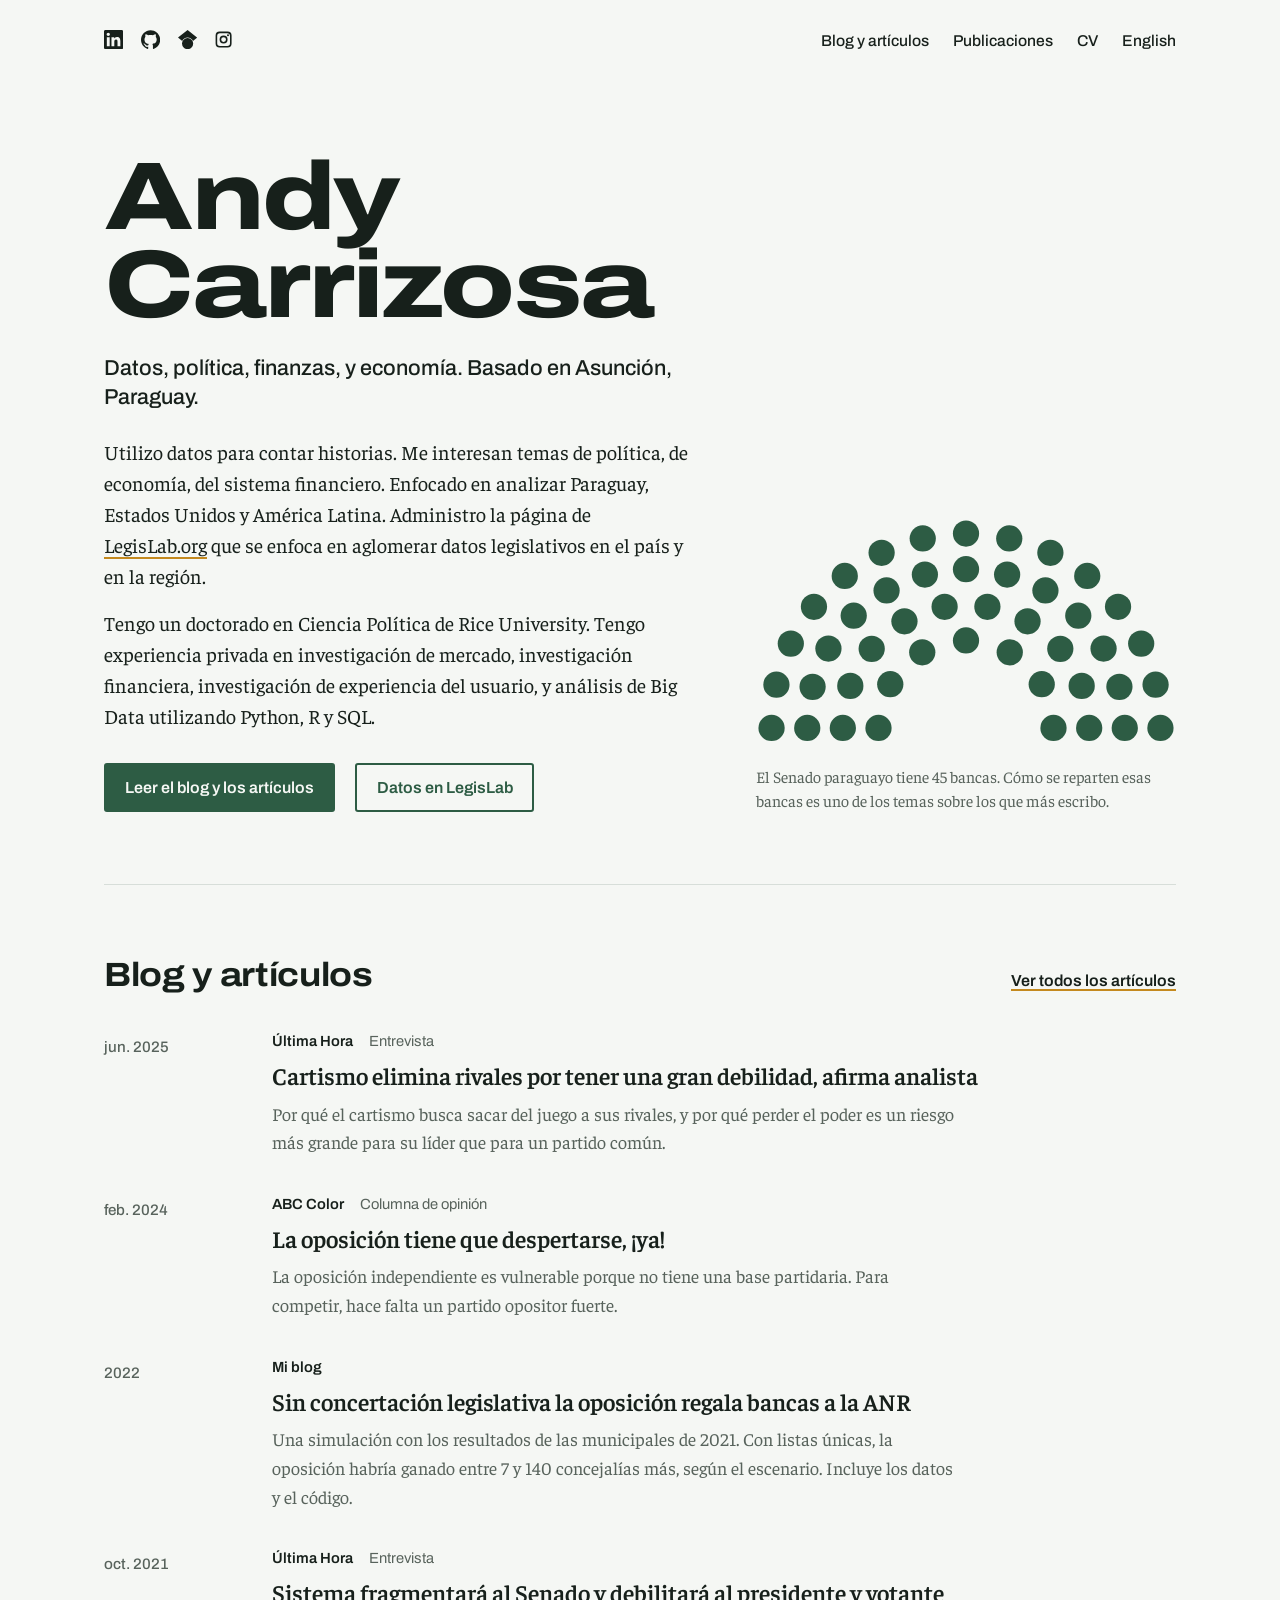
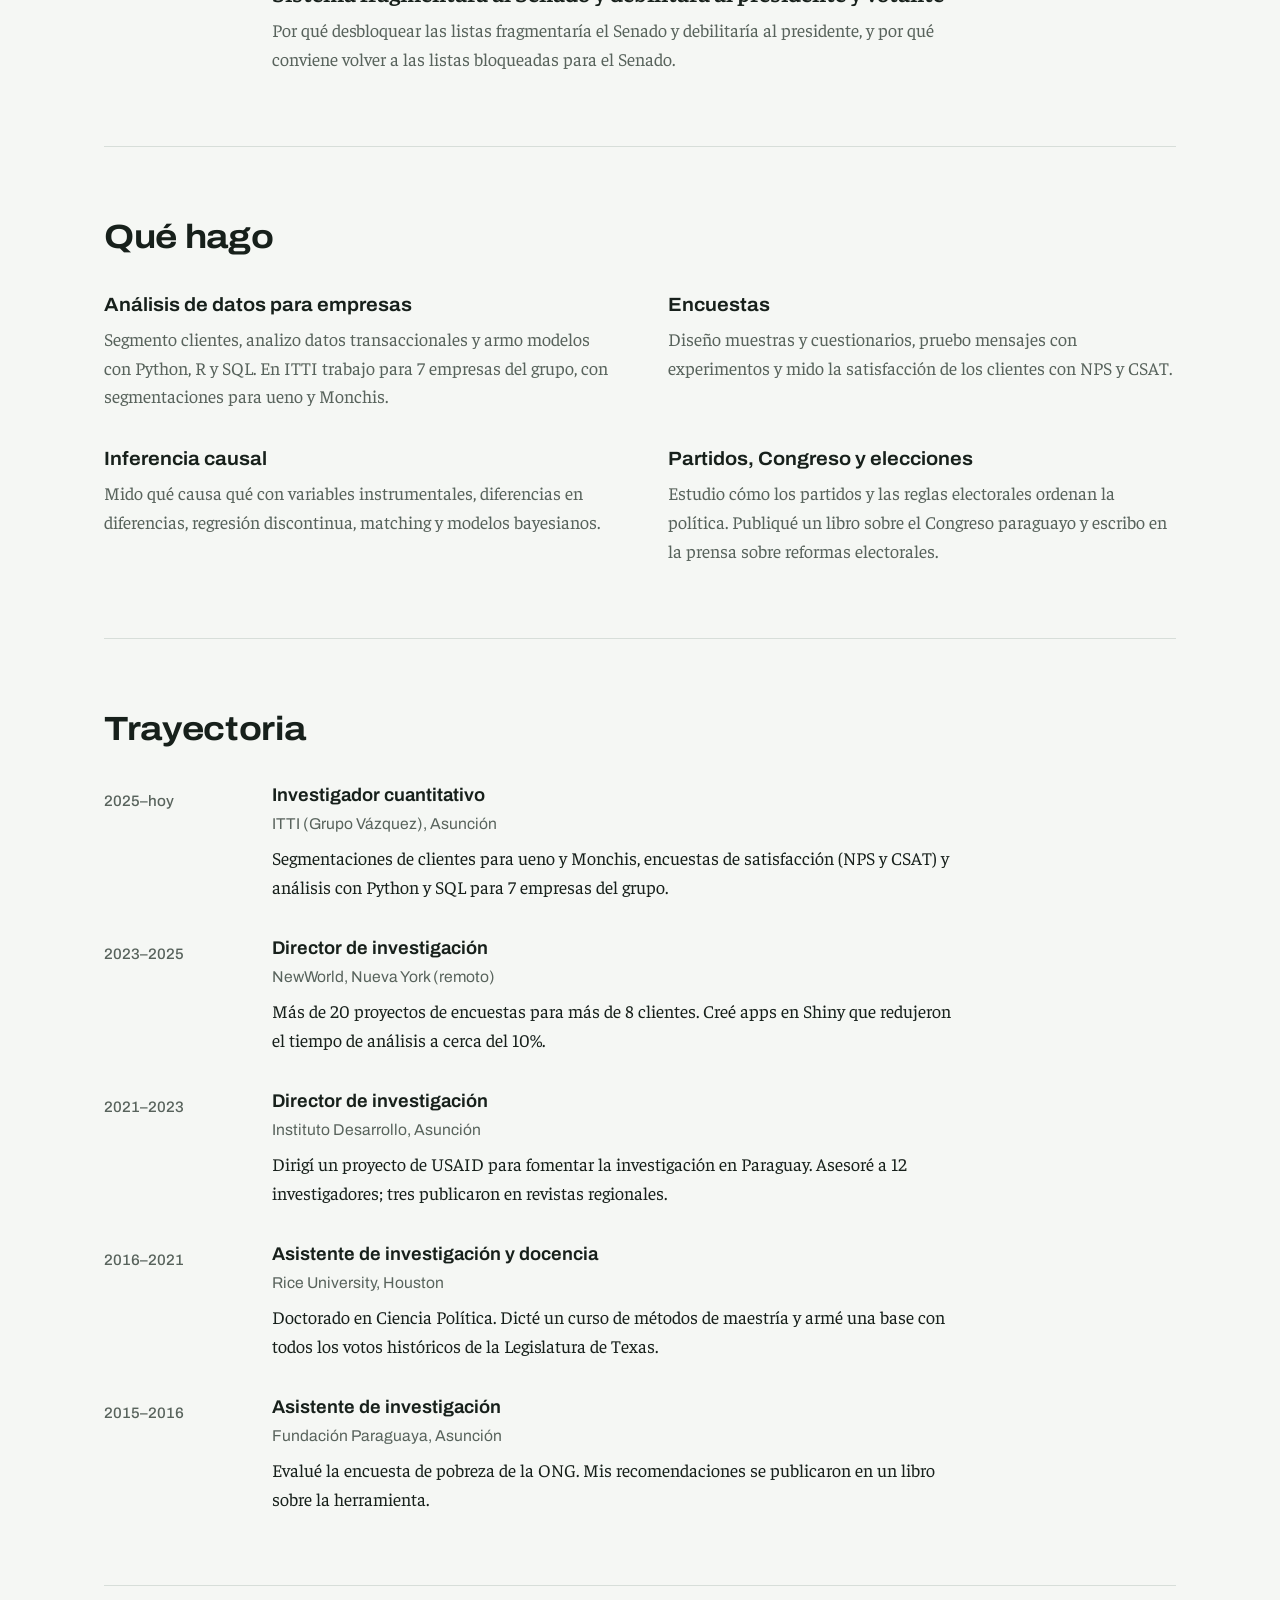
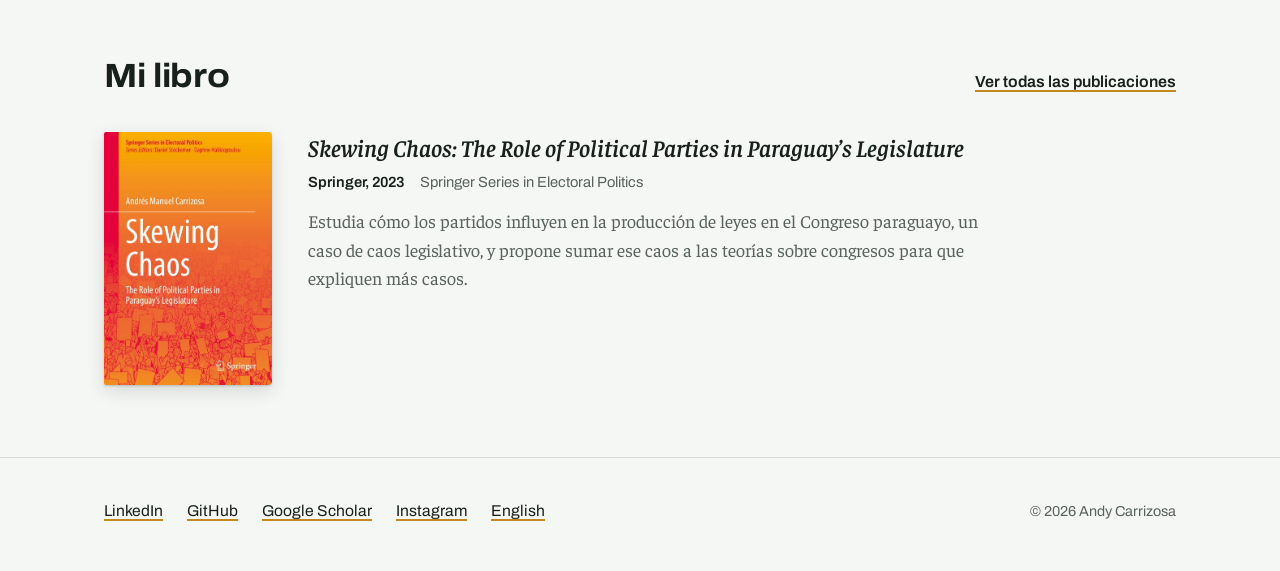
==== commit 8049c3bb: "edit english site. add book picture" ====
--- a/index.html
+++ b/index.html
@@ -73,7 +73,7 @@
     <section class="envoltura portada" aria-labelledby="t-nombre">
       <div>
         <h1 class="nombre" id="t-nombre"><span>Andy</span> <span>Carrizosa</span></h1>
-        <p class="rol">Datos, política, finanzas, y economía. Basado en Asunción, Paraguay</p>
+        <p class="rol">Datos, política, finanzas, y economía. Basado en Asunción, Paraguay.</p>
         <p class="entrada">
           Utilizo datos para contar historias. Me interesan temas de política, de economía, del sistema financiero.  Enfocado en analizar Paraguay, Estados Unidos y América Latina. Administro la página de <a href="https://www.legislab.org">LegisLab.org</a> que se enfoca en aglomerar datos legislativos en el país y en la región.</p>
         <p class="entrada">Tengo un doctorado en Ciencia Política de Rice University. Tengo experiencia privada en investigación de mercado, investigación financiera, investigación de experiencia del usuario, y análisis de Big Data utilizando Python, R y SQL.</p>
@@ -254,10 +254,7 @@
         <a class="enlace-simple" href="publicaciones.html">Ver todas las publicaciones</a>
       </div>
       <div class="libro">
-        <div class="tapa" aria-hidden="true">
-          <p class="tapa-titulo">Skewing Chaos<span class="tapa-sub">The Role of Political Parties in Paraguay’s Legislature</span></p>
-          <p class="tapa-autor">Andy Carrizosa</p>
-        </div>
+        <a class="tapa" href="https://link.springer.com/book/10.1007/978-3-031-18625-7"><img src="assets/skewing-chaos-tapa.webp" width="827" height="1245" alt="Tapa del libro Skewing Chaos"></a>
         <div>
           <h3 class="titulo-escrito"><a href="https://link.springer.com/book/10.1007/978-3-031-18625-7"><cite>Skewing Chaos: The Role of Political Parties in Paraguay’s Legislature</cite></a></h3>
           <p class="medio"><strong>Springer, 2023</strong><span>Springer Series in Electoral Politics</span></p>
--- a/assets/site.css
+++ b/assets/site.css
@@ -409,32 +409,14 @@
   align-items: start;
 }
 .tapa {
-  aspect-ratio: 155 / 235;
-  display: flex;
-  flex-direction: column;
-  justify-content: space-between;
-  gap: 0.75rem;
-  padding: 1rem 0.85rem 0.9rem 1.1rem;
-  background: var(--yerba);
-  color: var(--sobre-yerba);
-  border-radius: 2px 5px 5px 2px;
-  box-shadow: inset 7px 0 0 color-mix(in srgb, var(--tinta) 22%, transparent);
-}
-.tapa-titulo {
-  font-family: var(--display);
-  font-stretch: 120%;
-  font-weight: 800;
-  font-size: 1.2rem;
-  line-height: 1.02;
-}
-.tapa-sub { display: block; margin-top: 0.5rem; font-family: var(--display); font-size: 0.72rem; line-height: 1.3; }
-.tapa-autor {
-  font-family: var(--display);
-  font-size: 0.78rem;
-  font-weight: 600;
-  border-top: 3px solid var(--ocre);
-  padding-top: 0.45rem;
-}
+  display: block;
+  border-radius: 2px 4px 4px 2px;
+  overflow: hidden;
+  box-shadow: 0 1px 2px color-mix(in srgb, var(--tinta) 18%, transparent), 0 6px 18px color-mix(in srgb, var(--tinta) 14%, transparent);
+  transition: transform 0.15s;
+}
+.tapa:hover { transform: translateY(-2px); }
+.tapa img { display: block; width: 100%; height: auto; }
 .libro .medio { margin-bottom: 0.75rem; }
 .libro .acciones { margin-top: 1.25rem; }
 
@@ -585,6 +567,4 @@
   .grupo { grid-template-columns: minmax(0, 1fr); }
   .fecha { padding-top: 0; margin-bottom: 0.2rem; }
   .libro { grid-template-columns: 7.5rem minmax(0, 1fr); gap: 1.25rem; }
-  .tapa-titulo { font-size: 0.95rem; }
-  .tapa-sub { font-size: 0.62rem; }
-}
+}
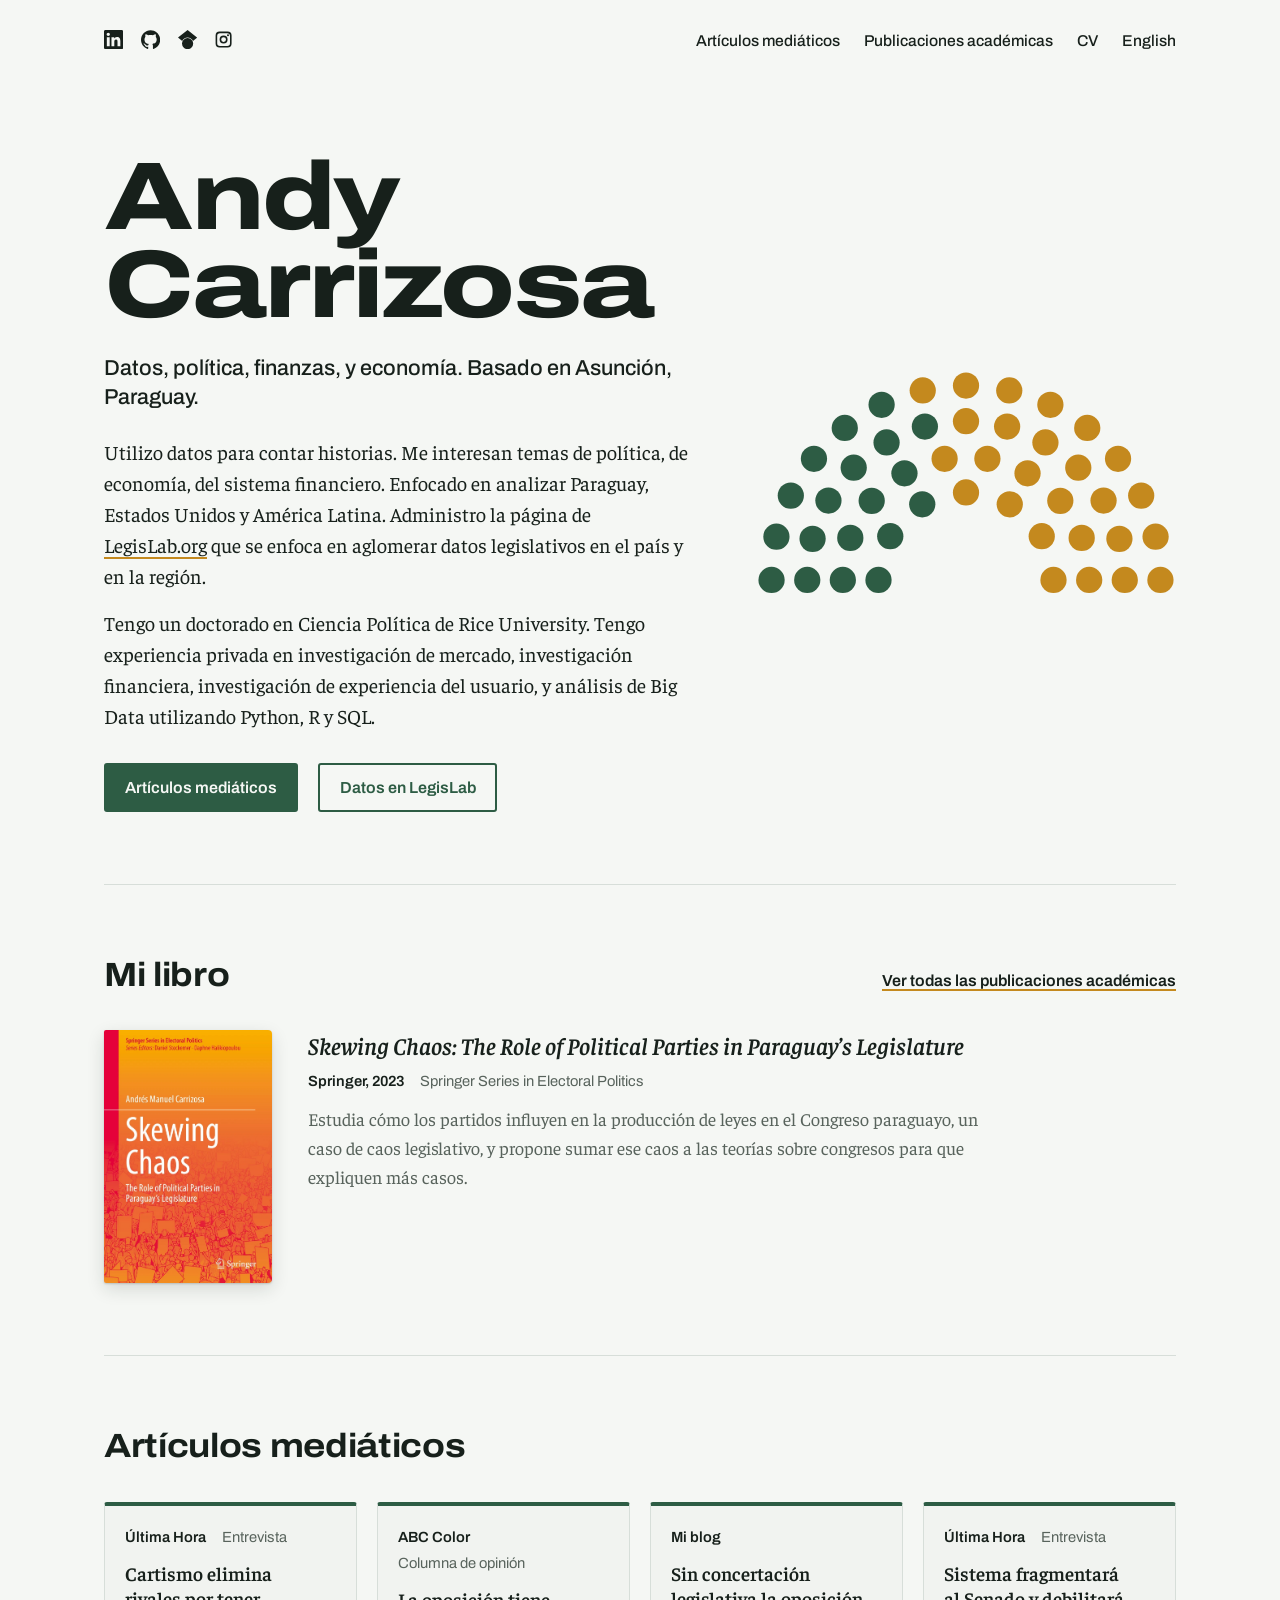
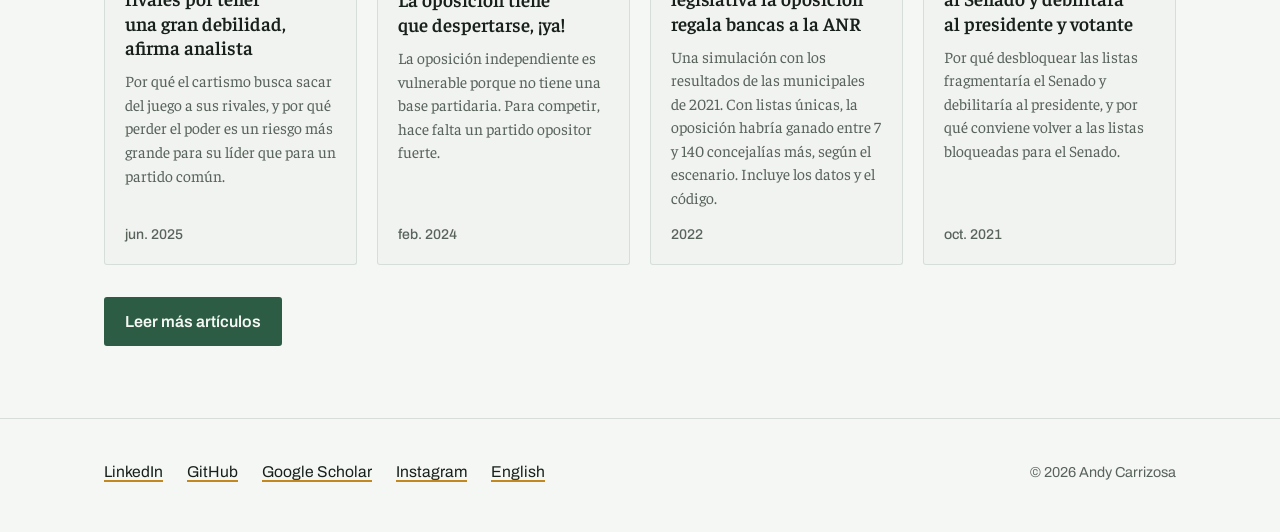
==== commit 66535e3f: "mejorar semicirculo" ====
--- a/index.html
+++ b/index.html
@@ -62,9 +62,9 @@
       </a>
     </nav>
     <nav class="nav" aria-label="Principal">
-      <a href="blog.html">Blog y artículos</a>
-      <a href="publicaciones.html">Publicaciones</a>
-      <a href="cv/Andres_Carrizosa_CV.pdf">CV</a>
+      <a href="blog.html">Artículos mediáticos</a>
+      <a href="publicaciones.html">Publicaciones académicas</a>
+      <a href="cv/Andres_Carrizosa_CV.pdf" target="_blank" rel="noopener">CV</a>
       <a href="en/index.html" lang="en" hreflang="en">English</a>
     </nav>
   </header>
@@ -78,7 +78,7 @@
           Utilizo datos para contar historias. Me interesan temas de política, de economía, del sistema financiero.  Enfocado en analizar Paraguay, Estados Unidos y América Latina. Administro la página de <a href="https://www.legislab.org">LegisLab.org</a> que se enfoca en aglomerar datos legislativos en el país y en la región.</p>
         <p class="entrada">Tengo un doctorado en Ciencia Política de Rice University. Tengo experiencia privada en investigación de mercado, investigación financiera, investigación de experiencia del usuario, y análisis de Big Data utilizando Python, R y SQL.</p>
         <div class="acciones">
-          <a class="boton boton-principal" href="blog.html">Leer el blog y los artículos</a>
+          <a class="boton boton-principal" href="blog.html">Artículos mediáticos</a>
           <a class="boton boton-secundario" href="https://www.legislab.org">Datos en LegisLab</a>
         </div>
       </div>
@@ -131,127 +131,14 @@
         <circle cx="163.3" cy="-0.0" r="13.5" style="--i:43"/>
         <circle cx="200.0" cy="-0.0" r="13.5" style="--i:44"/>
         </svg>
-        <figcaption>El Senado paraguayo tiene 45 bancas. Cómo se reparten esas bancas es uno de los temas sobre los que más escribo.</figcaption>
       </figure>
-    </section>
-
-    <section class="envoltura seccion" aria-labelledby="t-blog">
-      <div class="seccion-cabeza">
-        <h2 class="titulo-seccion" id="t-blog">Blog y artículos</h2>
-        <a class="enlace-simple" href="blog.html">Ver todos los artículos</a>
-      </div>
-      <ol class="lista">
-        <li class="fila">
-          <time class="fecha" datetime="2025-06-01">jun. 2025</time>
-          <div>
-            <p class="medio"><strong>Última Hora</strong><span>Entrevista</span></p>
-            <h3 class="titulo-escrito"><a href="https://www.ultimahora.com/cartismo-elimina-rivales-por-tener-una-gran-debilidad-afirma-analista">Cartismo elimina rivales por tener una gran debilidad, afirma analista</a></h3>
-            <p class="resumen">Por qué el cartismo busca sacar del juego a sus rivales, y por qué perder el poder es un riesgo más grande para su líder que para un partido común.</p>
-          </div>
-        </li>
-        <li class="fila">
-          <time class="fecha" datetime="2024-02-13">feb. 2024</time>
-          <div>
-            <p class="medio"><strong>ABC Color</strong><span>Columna de opinión</span></p>
-            <h3 class="titulo-escrito"><a href="https://www.abc.com.py/opinion/2024/02/13/la-oposicion-tiene-que-despertarse-ya/">La oposición tiene que despertarse, ¡ya!</a></h3>
-            <p class="resumen">La oposición independiente es vulnerable porque no tiene una base partidaria. Para competir, hace falta un partido opositor fuerte.</p>
-          </div>
-        </li>
-        <li class="fila">
-          <time class="fecha" datetime="2022">2022</time>
-          <div>
-            <p class="medio"><strong>Mi blog</strong></p>
-            <h3 class="titulo-escrito"><a href="articulos/2022-sin-concertacion.html">Sin concertación legislativa la oposición regala bancas a la ANR</a></h3>
-            <p class="resumen">Una simulación con los resultados de las municipales de 2021. Con listas únicas, la oposición habría ganado entre 7 y 140 concejalías más, según el escenario. Incluye los datos y el código.</p>
-          </div>
-        </li>
-        <li class="fila">
-          <time class="fecha" datetime="2021-10-16">oct. 2021</time>
-          <div>
-            <p class="medio"><strong>Última Hora</strong><span>Entrevista</span></p>
-            <h3 class="titulo-escrito"><a href="https://www.ultimahora.com/sistema-fragmentara-al-senado-y-debilitara-al-presidente-y-votante-n2966947.html">Sistema fragmentará al Senado y debilitará al presidente y votante</a></h3>
-            <p class="resumen">Por qué desbloquear las listas fragmentaría el Senado y debilitaría al presidente, y por qué conviene volver a las listas bloqueadas para el Senado.</p>
-          </div>
-        </li>
-      </ol>
-    </section>
-
-    <section class="envoltura seccion" aria-labelledby="t-hago">
-      <div class="seccion-cabeza">
-        <h2 class="titulo-seccion" id="t-hago">Qué hago</h2>
-      </div>
-      <div class="areas">
-        <div class="area">
-          <h3>Análisis de datos para empresas</h3>
-          <p>Segmento clientes, analizo datos transaccionales y armo modelos con Python, R y SQL. En ITTI trabajo para 7 empresas del grupo, con segmentaciones para ueno y Monchis.</p>
-        </div>
-        <div class="area">
-          <h3>Encuestas</h3>
-          <p>Diseño muestras y cuestionarios, pruebo mensajes con experimentos y mido la satisfacción de los clientes con NPS y CSAT.</p>
-        </div>
-        <div class="area">
-          <h3>Inferencia causal</h3>
-          <p>Mido qué causa qué con variables instrumentales, diferencias en diferencias, regresión discontinua, matching y modelos bayesianos.</p>
-        </div>
-        <div class="area">
-          <h3>Partidos, Congreso y elecciones</h3>
-          <p>Estudio cómo los partidos y las reglas electorales ordenan la política. Publiqué un libro sobre el Congreso paraguayo y escribo en la prensa sobre reformas electorales.</p>
-        </div>
-      </div>
-    </section>
-
-    <section class="envoltura seccion" aria-labelledby="t-trayectoria">
-      <div class="seccion-cabeza">
-        <h2 class="titulo-seccion" id="t-trayectoria">Trayectoria</h2>
-      </div>
-      <ol class="lista">
-        <li class="fila">
-          <p class="fecha">2025–hoy</p>
-          <div>
-            <h3 class="cargo">Investigador cuantitativo</h3>
-            <p class="organizacion">ITTI (Grupo Vázquez), Asunción</p>
-            <p class="detalle">Segmentaciones de clientes para ueno y Monchis, encuestas de satisfacción (NPS y CSAT) y análisis con Python y SQL para 7 empresas del grupo.</p>
-          </div>
-        </li>
-        <li class="fila">
-          <p class="fecha">2023–2025</p>
-          <div>
-            <h3 class="cargo">Director de investigación</h3>
-            <p class="organizacion">NewWorld, Nueva York (remoto)</p>
-            <p class="detalle">Más de 20 proyectos de encuestas para más de 8 clientes. Creé apps en Shiny que redujeron el tiempo de análisis a cerca del 10%.</p>
-          </div>
-        </li>
-        <li class="fila">
-          <p class="fecha">2021–2023</p>
-          <div>
-            <h3 class="cargo">Director de investigación</h3>
-            <p class="organizacion">Instituto Desarrollo, Asunción</p>
-            <p class="detalle">Dirigí un proyecto de USAID para fomentar la investigación en Paraguay. Asesoré a 12 investigadores; tres publicaron en revistas regionales.</p>
-          </div>
-        </li>
-        <li class="fila">
-          <p class="fecha">2016–2021</p>
-          <div>
-            <h3 class="cargo">Asistente de investigación y docencia</h3>
-            <p class="organizacion">Rice University, Houston</p>
-            <p class="detalle">Doctorado en Ciencia Política. Dicté un curso de métodos de maestría y armé una base con todos los votos históricos de la Legislatura de Texas.</p>
-          </div>
-        </li>
-        <li class="fila">
-          <p class="fecha">2015–2016</p>
-          <div>
-            <h3 class="cargo">Asistente de investigación</h3>
-            <p class="organizacion">Fundación Paraguaya, Asunción</p>
-            <p class="detalle">Evalué la encuesta de pobreza de la ONG. Mis recomendaciones se publicaron en un libro sobre la herramienta.</p>
-          </div>
-        </li>
-      </ol>
+      <script src="assets/hemiciclo.js"></script>
     </section>
 
     <section class="envoltura seccion" aria-labelledby="t-libro">
       <div class="seccion-cabeza">
         <h2 class="titulo-seccion" id="t-libro">Mi libro</h2>
-        <a class="enlace-simple" href="publicaciones.html">Ver todas las publicaciones</a>
+        <a class="enlace-simple" href="publicaciones.html">Ver todas las publicaciones académicas</a>
       </div>
       <div class="libro">
         <a class="tapa" href="https://link.springer.com/book/10.1007/978-3-031-18625-7"><img src="assets/skewing-chaos-tapa.webp" width="827" height="1245" alt="Tapa del libro Skewing Chaos"></a>
@@ -260,6 +147,41 @@
           <p class="medio"><strong>Springer, 2023</strong><span>Springer Series in Electoral Politics</span></p>
           <p class="resumen">Estudia cómo los partidos influyen en la producción de leyes en el Congreso paraguayo, un caso de caos legislativo, y propone sumar ese caos a las teorías sobre congresos para que expliquen más casos.</p>
         </div>
+      </div>
+    </section>
+
+    <section class="envoltura seccion" aria-labelledby="t-blog">
+      <div class="seccion-cabeza">
+        <h2 class="titulo-seccion" id="t-blog">Artículos mediáticos</h2>
+      </div>
+      <ol class="tarjetas">
+        <li class="tarjeta">
+          <p class="medio"><strong>Última Hora</strong><span>Entrevista</span></p>
+          <h3 class="titulo-escrito"><a href="https://www.ultimahora.com/cartismo-elimina-rivales-por-tener-una-gran-debilidad-afirma-analista">Cartismo elimina rivales por tener una gran debilidad, afirma analista</a></h3>
+          <p class="resumen">Por qué el cartismo busca sacar del juego a sus rivales, y por qué perder el poder es un riesgo más grande para su líder que para un partido común.</p>
+          <p class="tarjeta-fecha"><time datetime="2025-06-01">jun. 2025</time></p>
+        </li>
+        <li class="tarjeta">
+          <p class="medio"><strong>ABC Color</strong><span>Columna de opinión</span></p>
+          <h3 class="titulo-escrito"><a href="https://www.abc.com.py/opinion/2024/02/13/la-oposicion-tiene-que-despertarse-ya/">La oposición tiene que despertarse, ¡ya!</a></h3>
+          <p class="resumen">La oposición independiente es vulnerable porque no tiene una base partidaria. Para competir, hace falta un partido opositor fuerte.</p>
+          <p class="tarjeta-fecha"><time datetime="2024-02-13">feb. 2024</time></p>
+        </li>
+        <li class="tarjeta">
+          <p class="medio"><strong>Mi blog</strong></p>
+          <h3 class="titulo-escrito"><a href="articulos/2022-sin-concertacion.html">Sin concertación legislativa la oposición regala bancas a la ANR</a></h3>
+          <p class="resumen">Una simulación con los resultados de las municipales de 2021. Con listas únicas, la oposición habría ganado entre 7 y 140 concejalías más, según el escenario. Incluye los datos y el código.</p>
+          <p class="tarjeta-fecha"><time datetime="2022">2022</time></p>
+        </li>
+        <li class="tarjeta">
+          <p class="medio"><strong>Última Hora</strong><span>Entrevista</span></p>
+          <h3 class="titulo-escrito"><a href="https://www.ultimahora.com/sistema-fragmentara-al-senado-y-debilitara-al-presidente-y-votante-n2966947.html">Sistema fragmentará al Senado y debilitará al presidente y votante</a></h3>
+          <p class="resumen">Por qué desbloquear las listas fragmentaría el Senado y debilitaría al presidente, y por qué conviene volver a las listas bloqueadas para el Senado.</p>
+          <p class="tarjeta-fecha"><time datetime="2021-10-16">oct. 2021</time></p>
+        </li>
+      </ol>
+      <div class="acciones">
+        <a class="boton boton-principal" href="blog.html">Leer más artículos</a>
       </div>
     </section>
   </main>
--- a/assets/site.css
+++ b/assets/site.css
@@ -225,7 +225,7 @@
 .boton-secundario:hover { background: color-mix(in srgb, var(--yerba) 10%, transparent); }
 .enlace-simple { font-family: var(--display); font-weight: 600; font-size: 1rem; }
 
-.hemiciclo { margin: 0; }
+.hemiciclo { margin: 0; align-self: center; }
 .hemiciclo svg { display: block; width: 100%; height: auto; }
 .hemiciclo circle { fill: var(--yerba); }
 .hemiciclo figcaption {
@@ -235,10 +235,12 @@
   color: var(--gris);
   max-width: 28em;
 }
+.hemiciclo circle.bloque-a { fill: var(--yerba); }
+.hemiciclo circle.bloque-b { fill: var(--ocre); }
 @media (prefers-reduced-motion: no-preference) {
   .hemiciclo circle {
     animation: banca 450ms ease-out backwards;
-    animation-delay: calc(var(--i) * 26ms + 200ms);
+    animation-delay: calc(var(--orden, var(--i)) * 45ms + 250ms);
   }
 }
 @keyframes banca {
@@ -371,6 +373,44 @@
 .filtro[aria-pressed="true"] { background: var(--tinta); border-color: var(--tinta); color: var(--papel); }
 .filtro[aria-pressed="true"] .cuenta { color: inherit; opacity: 0.75; }
 .estado { font-family: var(--display); font-size: 0.92rem; color: var(--gris); margin-top: 0.85rem; }
+
+/* Tarjetas de la portada (Artículos mediáticos) */
+.tarjetas {
+  list-style: none;
+  margin: 0;
+  padding: 0;
+  display: grid;
+  grid-template-columns: repeat(4, minmax(0, 1fr));
+  gap: 1.25rem;
+}
+.tarjeta {
+  position: relative;
+  min-height: 17rem;
+  display: flex;
+  flex-direction: column;
+  padding: 1.25rem 1.25rem 1.1rem;
+  border: 1px solid var(--linea);
+  border-top: 4px solid var(--yerba);
+  border-radius: 3px;
+  background: color-mix(in srgb, var(--papel) 85%, var(--linea));
+  transition: border-color 0.15s, transform 0.15s;
+}
+.tarjeta:hover { border-color: var(--yerba); transform: translateY(-2px); }
+.tarjeta:hover .titulo-escrito a { text-decoration-color: var(--ocre); }
+.tarjeta .medio { margin-bottom: 0.75rem; }
+.tarjeta .titulo-escrito { font-size: 1.2rem; line-height: 1.28; margin-bottom: 0.6rem; }
+.tarjeta .titulo-escrito a::after { content: ""; position: absolute; inset: 0; }
+.tarjeta .resumen { font-size: 0.98rem; line-height: 1.5; }
+.tarjeta-fecha {
+  margin-top: auto;
+  padding-top: 0.9rem;
+  font-family: var(--display);
+  font-size: 0.88rem;
+  font-weight: 500;
+  color: var(--gris);
+  font-variant-numeric: tabular-nums;
+}
+.tarjetas + .acciones { margin-top: 2rem; }
 
 /* Qué hago */
 .areas {
@@ -558,10 +598,13 @@
 
 /* Pantallas angostas */
 @media (max-width: 54rem) {
+  .tarjetas { grid-template-columns: repeat(2, minmax(0, 1fr)); }
   .portada { grid-template-columns: minmax(0, 1fr); align-items: start; }
-  .hemiciclo { max-width: 27rem; }
+  .hemiciclo { max-width: 27rem; width: 100%; justify-self: center; }
 }
 @media (max-width: 44rem) {
+  .tarjetas { grid-template-columns: minmax(0, 1fr); }
+  .tarjeta { min-height: 0; }
   .areas { grid-template-columns: minmax(0, 1fr); }
   .fila,
   .grupo { grid-template-columns: minmax(0, 1fr); }
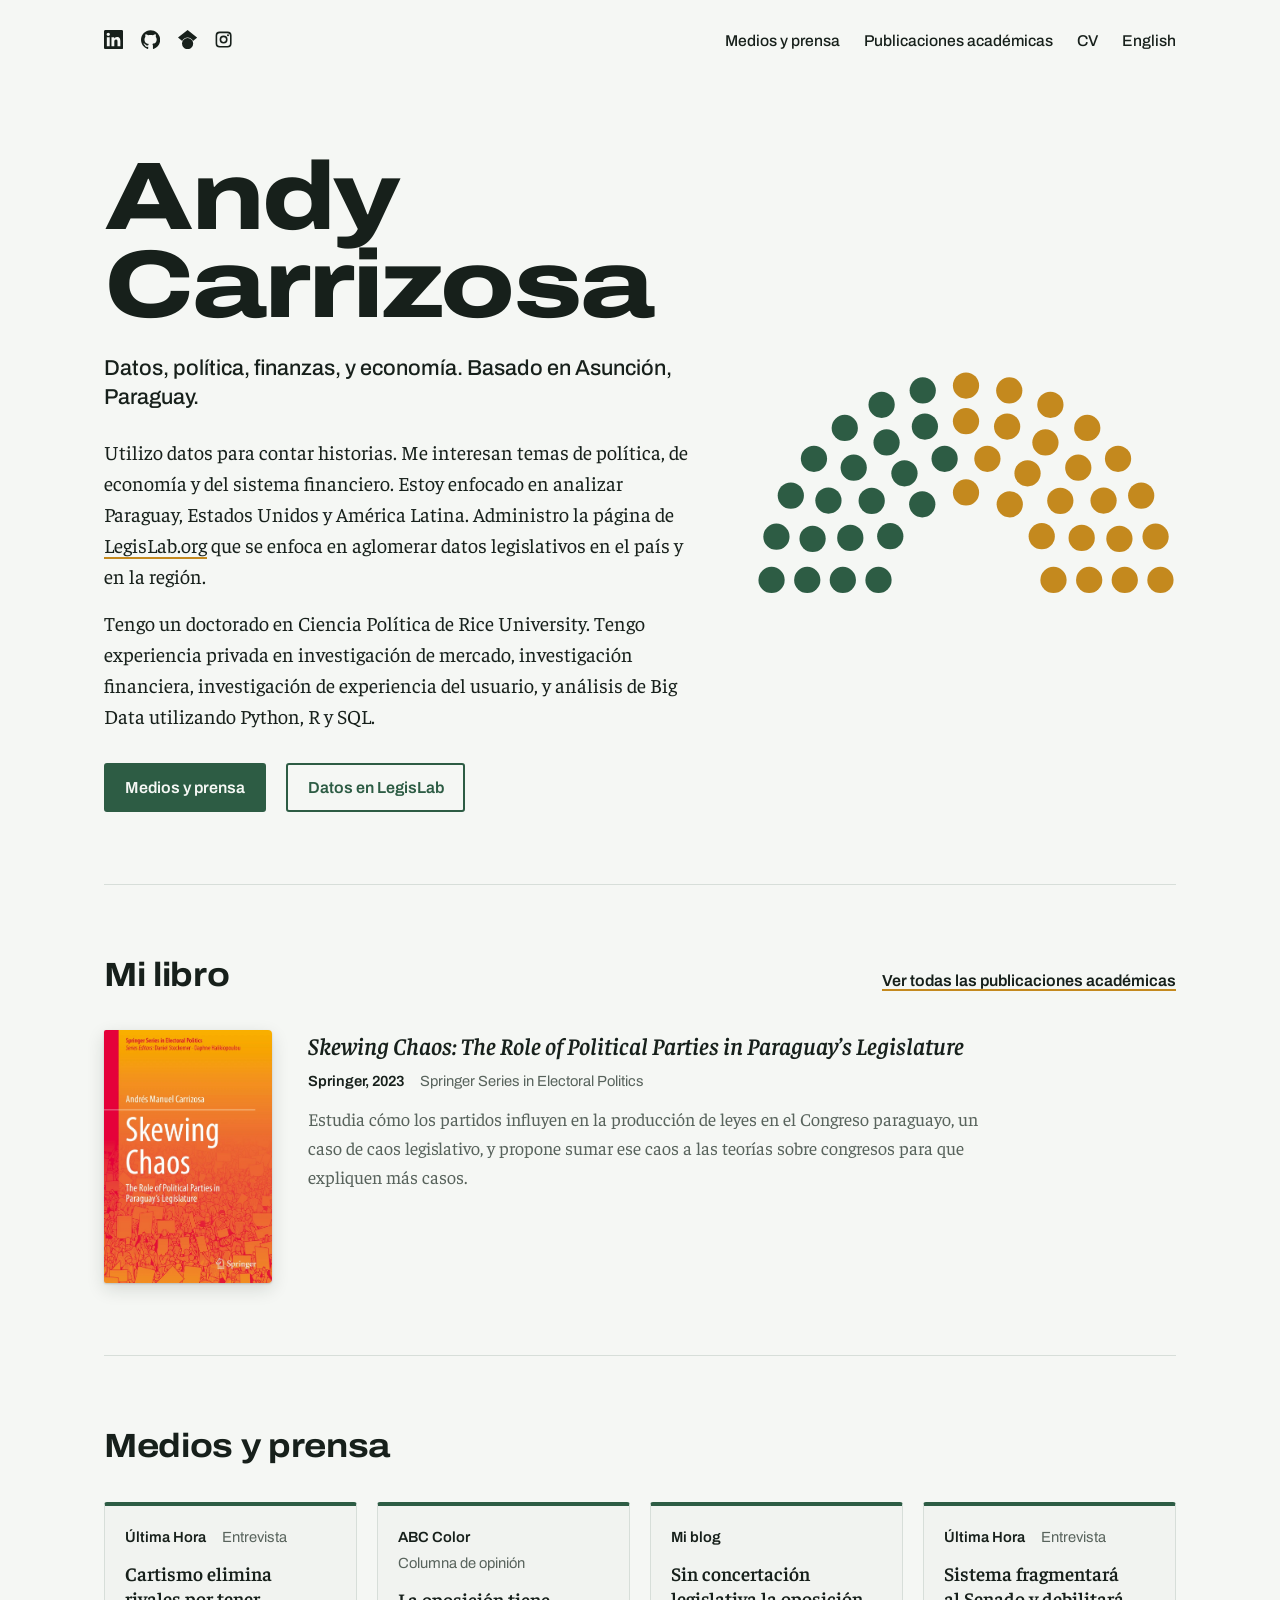
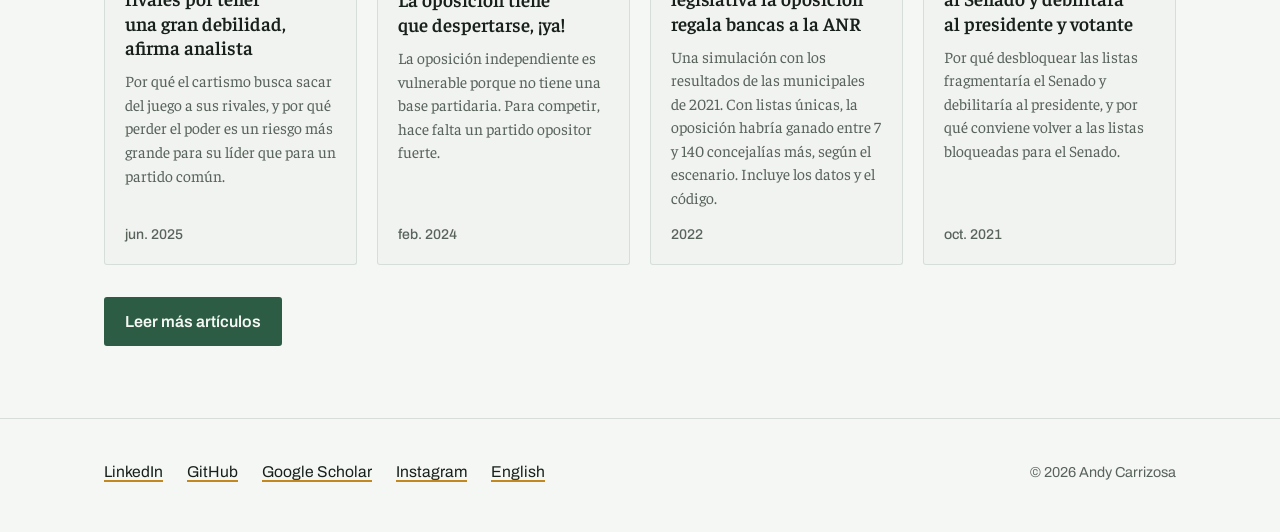
==== commit b85c2faa: "medios y prensa" ====
--- a/index.html
+++ b/index.html
@@ -62,7 +62,7 @@
       </a>
     </nav>
     <nav class="nav" aria-label="Principal">
-      <a href="blog.html">Artículos mediáticos</a>
+      <a href="blog.html">Medios y prensa</a>
       <a href="publicaciones.html">Publicaciones académicas</a>
       <a href="cv/Andres_Carrizosa_CV.pdf" target="_blank" rel="noopener">CV</a>
       <a href="en/index.html" lang="en" hreflang="en">English</a>
@@ -75,10 +75,10 @@
         <h1 class="nombre" id="t-nombre"><span>Andy</span> <span>Carrizosa</span></h1>
         <p class="rol">Datos, política, finanzas, y economía. Basado en Asunción, Paraguay.</p>
         <p class="entrada">
-          Utilizo datos para contar historias. Me interesan temas de política, de economía, del sistema financiero.  Enfocado en analizar Paraguay, Estados Unidos y América Latina. Administro la página de <a href="https://www.legislab.org">LegisLab.org</a> que se enfoca en aglomerar datos legislativos en el país y en la región.</p>
+          Utilizo datos para contar historias. Me interesan temas de política, de economía y del sistema financiero. Estoy enfocado en analizar Paraguay, Estados Unidos y América Latina. Administro la página de <a href="https://www.legislab.org">LegisLab.org</a> que se enfoca en aglomerar datos legislativos en el país y en la región.</p>
         <p class="entrada">Tengo un doctorado en Ciencia Política de Rice University. Tengo experiencia privada en investigación de mercado, investigación financiera, investigación de experiencia del usuario, y análisis de Big Data utilizando Python, R y SQL.</p>
         <div class="acciones">
-          <a class="boton boton-principal" href="blog.html">Artículos mediáticos</a>
+          <a class="boton boton-principal" href="blog.html">Medios y prensa</a>
           <a class="boton boton-secundario" href="https://www.legislab.org">Datos en LegisLab</a>
         </div>
       </div>
@@ -152,7 +152,7 @@
 
     <section class="envoltura seccion" aria-labelledby="t-blog">
       <div class="seccion-cabeza">
-        <h2 class="titulo-seccion" id="t-blog">Artículos mediáticos</h2>
+        <h2 class="titulo-seccion" id="t-blog">Medios y prensa</h2>
       </div>
       <ol class="tarjetas">
         <li class="tarjeta">
--- a/assets/site.css
+++ b/assets/site.css
@@ -374,7 +374,7 @@
 .filtro[aria-pressed="true"] .cuenta { color: inherit; opacity: 0.75; }
 .estado { font-family: var(--display); font-size: 0.92rem; color: var(--gris); margin-top: 0.85rem; }
 
-/* Tarjetas de la portada (Artículos mediáticos) */
+/* Tarjetas de la portada (Medios y prensa) */
 .tarjetas {
   list-style: none;
   margin: 0;
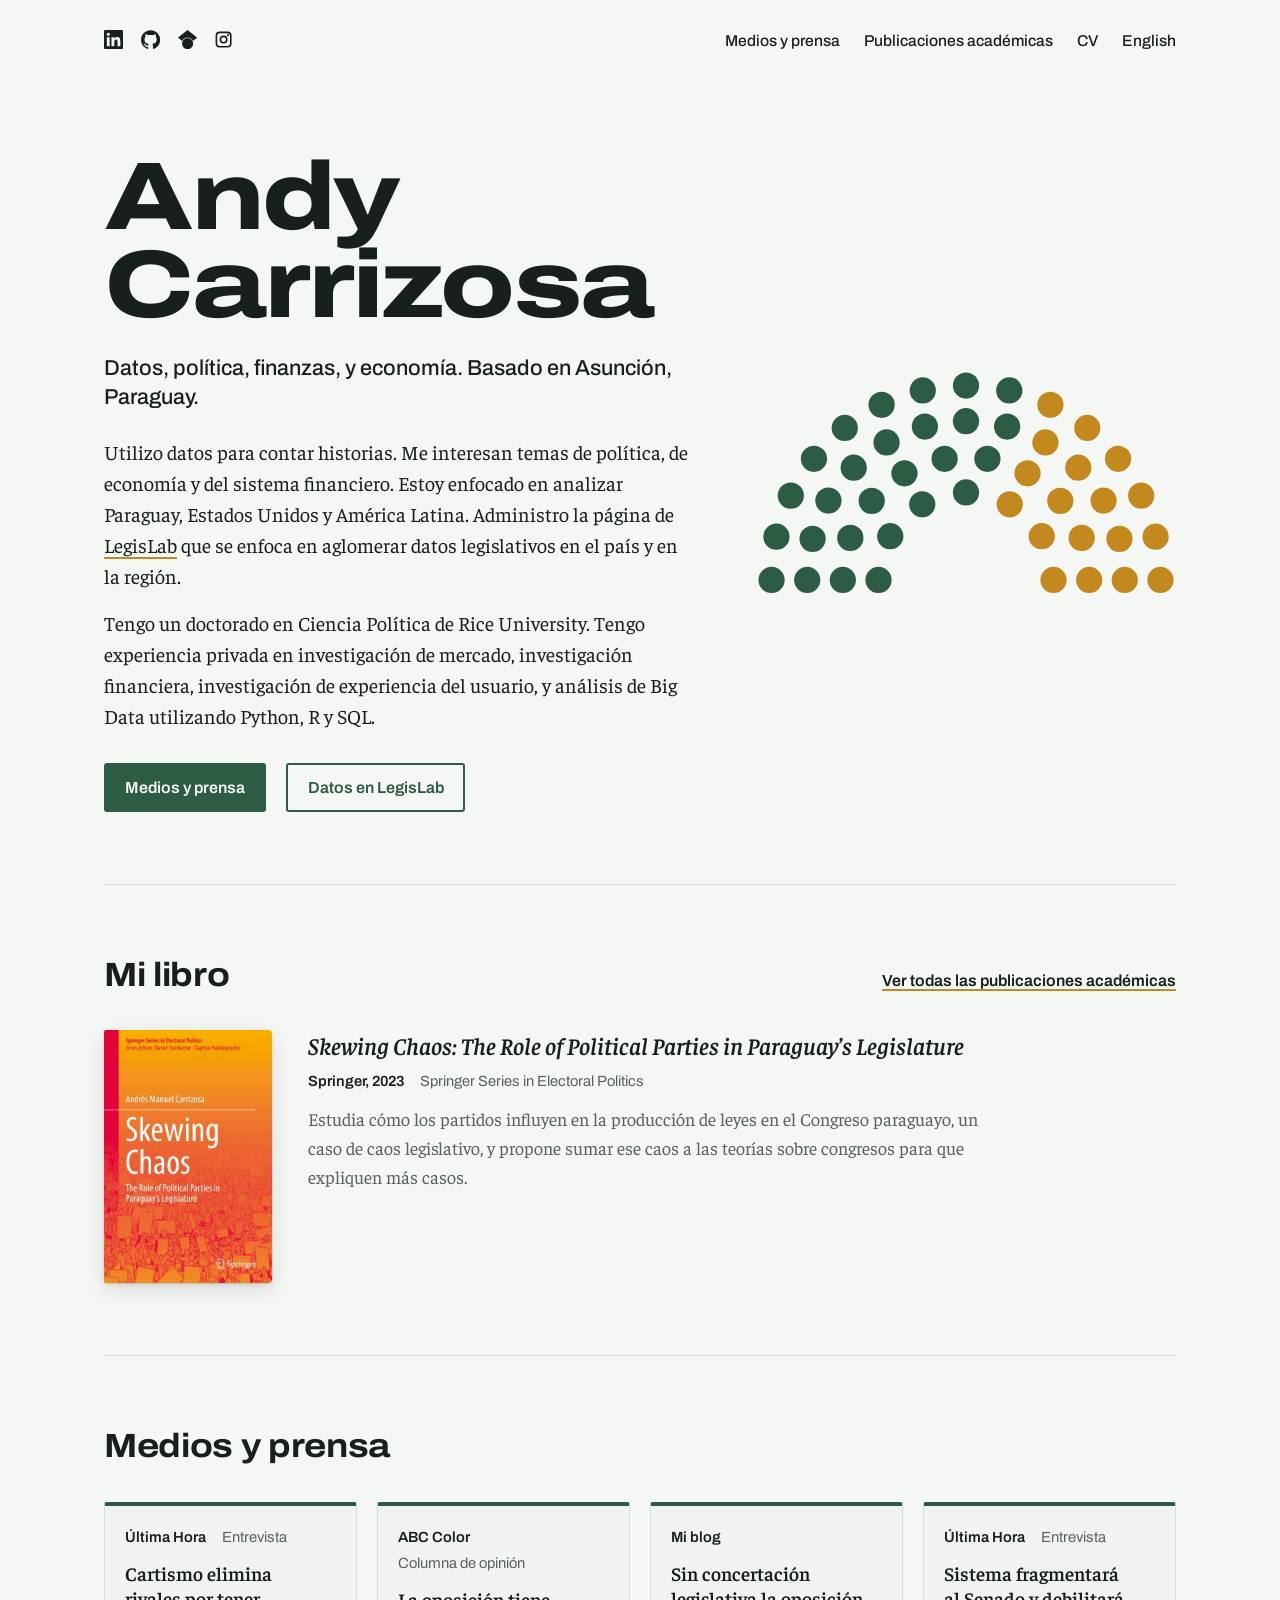
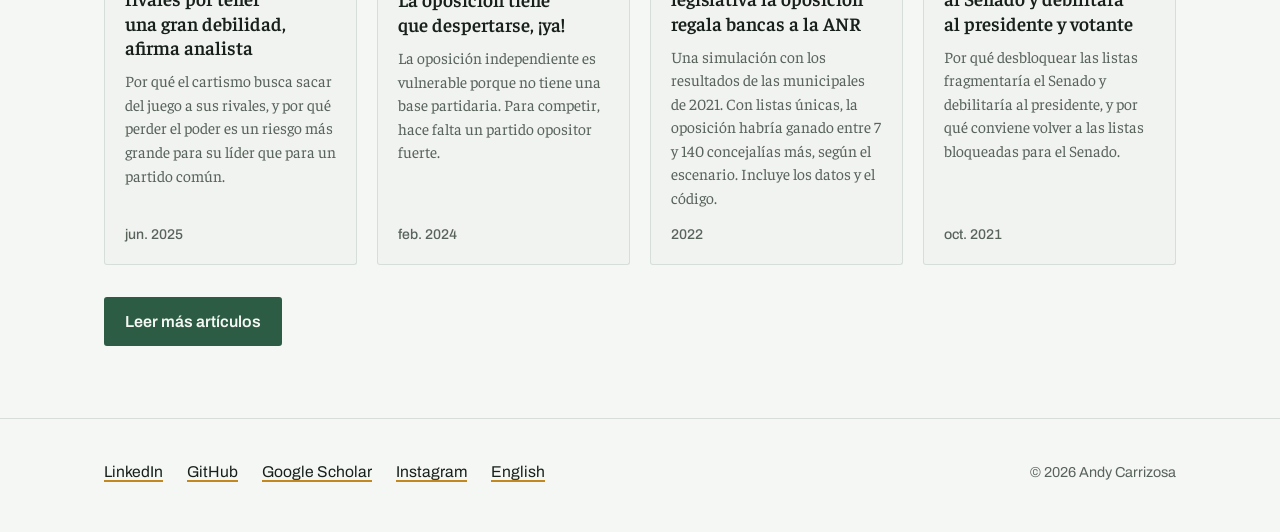
==== commit 5d92aa8c: "merge andycarrizosa y legislab" ====
--- a/index.html
+++ b/index.html
@@ -75,11 +75,11 @@
         <h1 class="nombre" id="t-nombre"><span>Andy</span> <span>Carrizosa</span></h1>
         <p class="rol">Datos, política, finanzas, y economía. Basado en Asunción, Paraguay.</p>
         <p class="entrada">
-          Utilizo datos para contar historias. Me interesan temas de política, de economía y del sistema financiero. Estoy enfocado en analizar Paraguay, Estados Unidos y América Latina. Administro la página de <a href="https://www.legislab.org">LegisLab.org</a> que se enfoca en aglomerar datos legislativos en el país y en la región.</p>
+          Utilizo datos para contar historias. Me interesan temas de política, de economía y del sistema financiero. Estoy enfocado en analizar Paraguay, Estados Unidos y América Latina. Administro la página de <a href="legislab/index.html">LegisLab</a> que se enfoca en aglomerar datos legislativos en el país y en la región.</p>
         <p class="entrada">Tengo un doctorado en Ciencia Política de Rice University. Tengo experiencia privada en investigación de mercado, investigación financiera, investigación de experiencia del usuario, y análisis de Big Data utilizando Python, R y SQL.</p>
         <div class="acciones">
           <a class="boton boton-principal" href="blog.html">Medios y prensa</a>
-          <a class="boton boton-secundario" href="https://www.legislab.org">Datos en LegisLab</a>
+          <a class="boton boton-secundario" href="legislab/index.html">Datos en LegisLab</a>
         </div>
       </div>
       <figure class="hemiciclo">
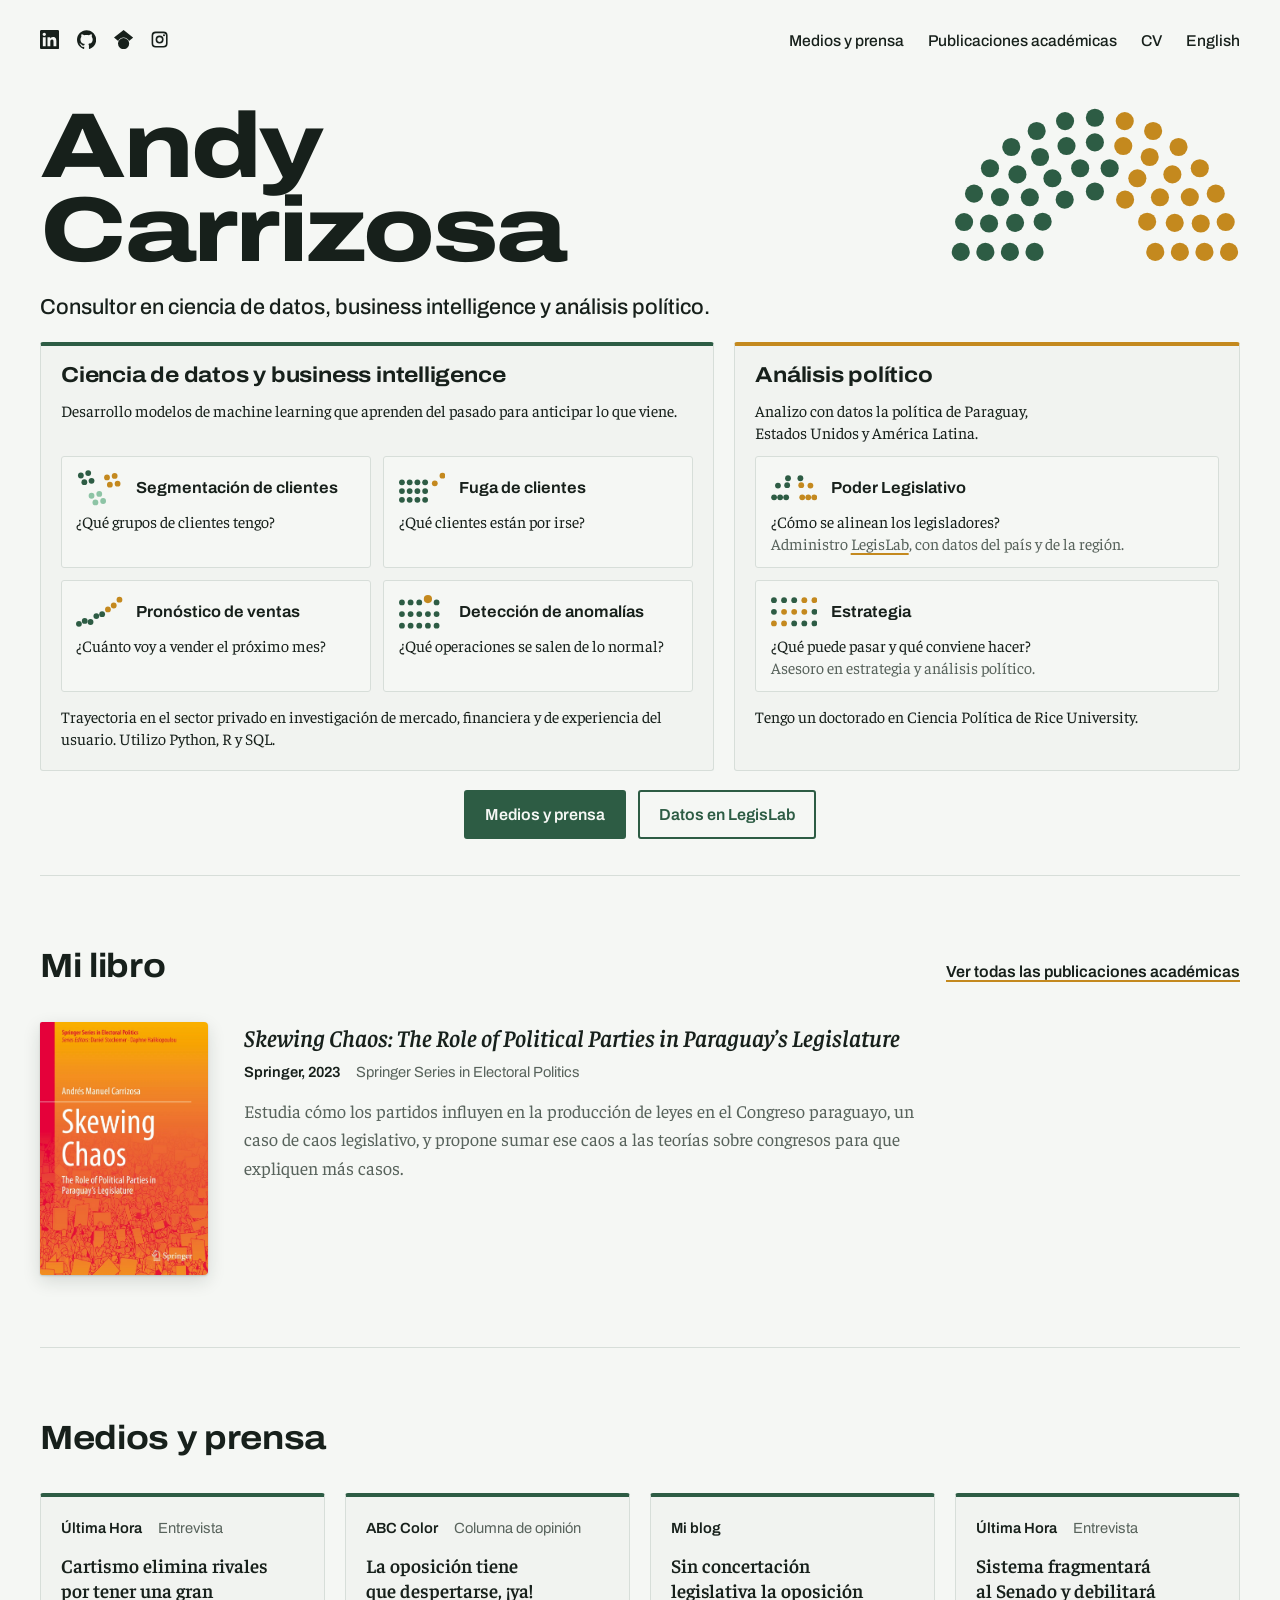
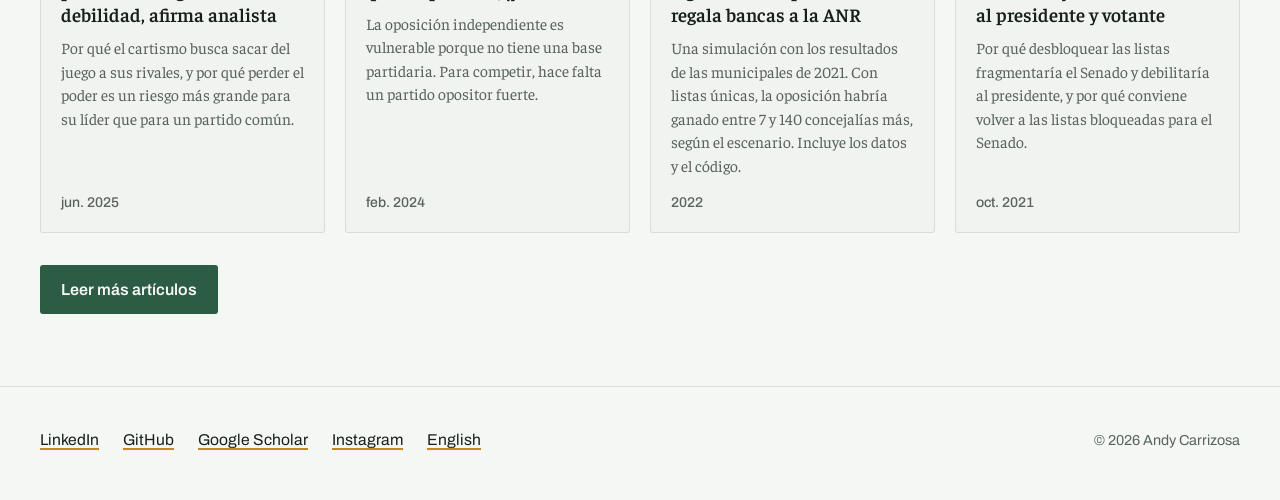
==== commit edcdc5fc: "update landing page" ====
--- a/index.html
+++ b/index.html
@@ -43,7 +43,7 @@
   }
   </script>
 </head>
-<body>
+<body class="inicio">
   <a class="saltar" href="#contenido">Saltar al contenido</a>
 
   <header class="envoltura cabecera">
@@ -70,18 +70,8 @@
   </header>
 
   <main id="contenido">
-    <section class="envoltura portada" aria-labelledby="t-nombre">
-      <div>
-        <h1 class="nombre" id="t-nombre"><span>Andy</span> <span>Carrizosa</span></h1>
-        <p class="rol">Datos, política, finanzas, y economía. Basado en Asunción, Paraguay.</p>
-        <p class="entrada">
-          Utilizo datos para contar historias. Me interesan temas de política, de economía y del sistema financiero. Estoy enfocado en analizar Paraguay, Estados Unidos y América Latina. Administro la página de <a href="legislab/index.html">LegisLab</a> que se enfoca en aglomerar datos legislativos en el país y en la región.</p>
-        <p class="entrada">Tengo un doctorado en Ciencia Política de Rice University. Tengo experiencia privada en investigación de mercado, investigación financiera, investigación de experiencia del usuario, y análisis de Big Data utilizando Python, R y SQL.</p>
-        <div class="acciones">
-          <a class="boton boton-principal" href="blog.html">Medios y prensa</a>
-          <a class="boton boton-secundario" href="legislab/index.html">Datos en LegisLab</a>
-        </div>
-      </div>
+    <section class="envoltura portada portada-paneles" aria-labelledby="t-nombre">
+      <h1 class="nombre" id="t-nombre"><span>Andy</span> <span>Carrizosa</span></h1>
       <figure class="hemiciclo">
         <svg viewBox="-216 -216 432 232" role="img" aria-labelledby="t-hemiciclo">
           <title id="t-hemiciclo">Las 45 bancas del Senado paraguayo, dibujadas como un hemiciclo</title>
@@ -133,6 +123,61 @@
         </svg>
       </figure>
       <script src="assets/hemiciclo.js"></script>
+      <div class="portada-texto">
+        <p class="rol">Consultor en ciencia de datos, business intelligence y análisis político.</p>
+      </div>
+      <div class="paneles">
+        <section class="panel panel-datos" aria-labelledby="t-datos">
+          <h2 id="t-datos">Ciencia de datos y business intelligence</h2>
+          <p class="panel-intro">Desarrollo modelos de machine learning que aprenden del pasado para anticipar lo que viene.</p>
+          <ul class="areas">
+            <li class="area">
+              <svg class="area-icono" viewBox="0 0 60 46" aria-hidden="true" focusable="false"><circle cx="15.8" cy="4" r="3.75"/><circle cx="6.3" cy="7.1" r="3.75"/><circle cx="20.1" cy="14" r="3.75"/><circle cx="10.8" cy="15.8" r="3.75"/><circle class="ocre" cx="50" cy="7.7" r="3.75"/><circle class="ocre" cx="40.1" cy="9.6" r="3.75"/><circle class="ocre" cx="53.8" cy="17.7" r="3.75"/><circle class="ocre" cx="43.8" cy="19" r="3.75"/><circle class="hoja" cx="30.1" cy="30.9" r="3.75"/><circle class="hoja" cx="20.1" cy="33.3" r="3.75"/><circle class="hoja" cx="35.1" cy="40.1" r="3.75"/><circle class="hoja" cx="25.1" cy="42" r="3.75"/></svg>
+              <h3>Segmentación de clientes</h3>
+              <p class="pregunta">¿Qué grupos de clientes tengo?</p>
+            </li>
+            <li class="area">
+              <svg class="area-icono" viewBox="0 0 60 46" aria-hidden="true" focusable="false"><circle cx="3.8" cy="16" r="3.75"/><circle cx="13.8" cy="16" r="3.75"/><circle cx="23.8" cy="16" r="3.75"/><circle cx="33.8" cy="16" r="3.75"/><circle cx="3.8" cy="27.3" r="3.75"/><circle cx="13.8" cy="27.3" r="3.75"/><circle cx="23.8" cy="27.3" r="3.75"/><circle cx="33.8" cy="27.3" r="3.75"/><circle cx="3.8" cy="38.6" r="3.75"/><circle cx="13.8" cy="38.6" r="3.75"/><circle cx="23.8" cy="38.6" r="3.75"/><circle cx="33.8" cy="38.6" r="3.75"/><circle class="ocre" cx="46.3" cy="17.3" r="3.75"/><circle class="ocre" cx="56.2" cy="7.4" r="3.75"/></svg>
+              <h3>Fuga de clientes</h3>
+              <p class="pregunta">¿Qué clientes están por irse?</p>
+            </li>
+            <li class="area">
+              <svg class="area-icono" viewBox="0 0 60 46" aria-hidden="true" focusable="false"><circle cx="3.8" cy="38.6" r="3.75"/><circle cx="11.3" cy="34.8" r="3.75"/><circle cx="18.8" cy="36.2" r="3.75"/><circle cx="26.3" cy="28.6" r="3.75"/><circle cx="33.8" cy="26.1" r="3.75"/><circle class="ocre" cx="41.3" cy="19.9" r="3.75"/><circle class="ocre" cx="48.8" cy="14.9" r="3.75"/><circle class="ocre" cx="56.2" cy="7.4" r="3.75"/></svg>
+              <h3>Pronóstico de ventas</h3>
+              <p class="pregunta">¿Cuánto voy a vender el próximo mes?</p>
+            </li>
+            <li class="area">
+              <svg class="area-icono" viewBox="0 0 60 46" aria-hidden="true" focusable="false"><circle cx="3.8" cy="10.9" r="3.75"/><circle cx="15" cy="10.9" r="3.75"/><circle cx="26.2" cy="10.9" r="3.75"/><circle cx="48.6" cy="10.9" r="3.75"/><circle cx="3.8" cy="26" r="3.75"/><circle cx="15" cy="26" r="3.75"/><circle cx="26.2" cy="26" r="3.75"/><circle cx="37.4" cy="26" r="3.75"/><circle cx="48.6" cy="26" r="3.75"/><circle cx="3.8" cy="41" r="3.75"/><circle cx="15" cy="41" r="3.75"/><circle cx="26.2" cy="41" r="3.75"/><circle cx="37.4" cy="41" r="3.75"/><circle cx="48.6" cy="41" r="3.75"/><circle class="ocre" cx="37.4" cy="6.6" r="5.3"/></svg>
+              <h3>Detección de anomalías</h3>
+              <p class="pregunta">¿Qué operaciones se salen de lo normal?</p>
+            </li>
+          </ul>
+          <p class="panel-pie">Trayectoria en el sector privado en investigación de mercado, financiera y de experiencia del usuario. Utilizo Python, R y SQL.</p>
+        </section>
+        <section class="panel panel-politica" aria-labelledby="t-politica">
+          <h2 id="t-politica">Análisis político</h2>
+          <p class="panel-intro">Analizo con datos la política de Paraguay, Estados Unidos y América Latina.</p>
+          <ul class="areas">
+            <li class="area">
+              <svg class="area-icono" viewBox="0 0 60 46" aria-hidden="true" focusable="false"><circle cx="19.6" cy="35.4" r="3.75"/><circle cx="11.8" cy="35.4" r="3.75"/><circle cx="4" cy="35.4" r="3.75"/><circle cx="9" cy="20.1" r="3.75"/><circle cx="20.9" cy="19.6" r="3.75"/><circle cx="22" cy="10.7" r="3.75"/><circle cx="38" cy="10.7" r="3.75"/><circle class="ocre" cx="39.1" cy="19.6" r="3.75"/><circle class="ocre" cx="51" cy="20.1" r="3.75"/><circle class="ocre" cx="40.4" cy="35.4" r="3.75"/><circle class="ocre" cx="48.2" cy="35.4" r="3.75"/><circle class="ocre" cx="56" cy="35.4" r="3.75"/></svg>
+              <h3>Poder Legislativo</h3>
+              <p class="pregunta">¿Cómo se alinean los legisladores?</p>
+              <p>Administro <a href="legislab/index.html">LegisLab</a>, con datos del país y de la región.</p>
+            </li>
+            <li class="area">
+              <svg class="area-icono" viewBox="0 0 60 46" aria-hidden="true" focusable="false"><circle cx="3.8" cy="8" r="3.75"/><circle cx="16.9" cy="8" r="3.75"/><circle cx="30" cy="8" r="3.75"/><circle class="ocre" cx="43.1" cy="8" r="3.75"/><circle class="ocre" cx="56.2" cy="8" r="3.75"/><circle cx="3.8" cy="23" r="3.75"/><circle class="ocre" cx="16.9" cy="23" r="3.75"/><circle class="ocre" cx="30" cy="23" r="3.75"/><circle class="ocre" cx="43.1" cy="23" r="3.75"/><circle cx="56.2" cy="23" r="3.75"/><circle class="ocre" cx="3.8" cy="38" r="3.75"/><circle class="ocre" cx="16.9" cy="38" r="3.75"/><circle cx="30" cy="38" r="3.75"/><circle cx="43.1" cy="38" r="3.75"/><circle cx="56.2" cy="38" r="3.75"/></svg>
+              <h3>Estrategia</h3>
+              <p class="pregunta">¿Qué puede pasar y qué conviene hacer?</p>
+              <p>Asesoro en estrategia y análisis político.</p>
+            </li>
+          </ul>
+          <p class="panel-pie">Tengo un doctorado en Ciencia Política de Rice University.</p>
+        </section>
+      </div>
+      <div class="acciones">
+        <a class="boton boton-principal" href="blog.html">Medios y prensa</a>
+        <a class="boton boton-secundario" href="legislab/index.html">Datos en LegisLab</a>
+      </div>
     </section>
 
     <section class="envoltura seccion" aria-labelledby="t-libro">
--- a/assets/site.css
+++ b/assets/site.css
@@ -2,7 +2,7 @@
    Plan: papel claro con un leve tono verde, tinta verde casi negra, verde yerba como color principal
    y ocre para subrayados. Títulos en Archivo ancha; textos para leer en Faustina.
    Diseño: todo alineado a la izquierda, con una columna angosta al margen para años y fechas.
-   El hemiciclo de 45 bancas (el Senado paraguayo) es el único elemento llamativo. */
+   El hemiciclo de 45 bancas (el Senado paraguayo) es el único elemento llamativo; los íconos de «Qué hago» usan los mismos puntos. */
 
 @font-face {
   font-family: "Archivo";
@@ -34,6 +34,7 @@
   --linea: #d7ded9;
   --yerba: #2d5c44;
   --ocre: #c4891e;
+  --hoja: #8dc4a5;
   --sobre-yerba: #f5f7f4;
   --display: "Archivo", "Helvetica Neue", Arial, sans-serif;
   --texto: "Faustina", Georgia, "Times New Roman", serif;
@@ -51,6 +52,7 @@
     --linea: #28332d;
     --yerba: #8dc4a5;
     --ocre: #e2b252;
+    --hoja: #4f8067;
     --sobre-yerba: #0f1512;
     color-scheme: dark;
   }
@@ -62,6 +64,7 @@
   --linea: #28332d;
   --yerba: #8dc4a5;
   --ocre: #e2b252;
+  --hoja: #4f8067;
   --sobre-yerba: #0f1512;
   color-scheme: dark;
 }
@@ -166,21 +169,24 @@
 }
 
 /* Portada */
+/* El hemiciclo va en la misma fila que el nombre; el texto va debajo. El ancho del hemiciclo está
+   en em del nombre para que siempre mida lo mismo que las dos líneas: de la punta de la «d» a la base de «Carrizosa». */
 .portada {
-  display: grid;
-  grid-template-columns: minmax(0, 7fr) minmax(0, 5fr);
-  gap: clamp(2rem, 5vw, 4.5rem);
+  --cuerpo-nombre: min(9.5vw, clamp(2.6rem, 8vw, 6rem));
+  display: grid;
+  grid-template-columns: minmax(0, 1fr) auto;
+  gap: 1.5rem 1rem;
   align-items: end;
-  padding-block: clamp(2rem, 6vw, 4.5rem) clamp(3rem, 6vw, 4.5rem);
+  padding-block: clamp(1.5rem, 4vw, 3rem) clamp(1.5rem, 4vw, 2.5rem);
 }
 .nombre {
   font-family: var(--display);
   font-stretch: 125%;
   font-weight: 800;
-  font-size: clamp(2.6rem, 8vw, 6rem);
+  font-size: var(--cuerpo-nombre);
   line-height: 0.92;
   letter-spacing: -0.02em;
-  margin: 0 0 1.5rem;
+  margin: 0;
 }
 .nombre span { display: block; }
 .rol {
@@ -189,6 +195,7 @@
   font-size: clamp(1.1rem, 2vw, 1.35rem);
   line-height: 1.35;
   margin-bottom: 1.5rem;
+  text-wrap: balance;
 }
 .entrada {
   font-size: 1.25rem;
@@ -225,7 +232,13 @@
 .boton-secundario:hover { background: color-mix(in srgb, var(--yerba) 10%, transparent); }
 .enlace-simple { font-family: var(--display); font-weight: 600; font-size: 1rem; }
 
-.hemiciclo { margin: 0; align-self: center; }
+.portada-texto { grid-column: 1 / -1; }
+.portada-texto > :last-child { margin-bottom: 0; }
+.hemiciclo {
+  font-size: var(--cuerpo-nombre);
+  width: 3.15em;
+  margin: 0 0 0.108em;
+}
 .hemiciclo svg { display: block; width: 100%; height: auto; }
 .hemiciclo circle { fill: var(--yerba); }
 .hemiciclo figcaption {
@@ -412,21 +425,111 @@
 }
 .tarjetas + .acciones { margin-top: 2rem; }
 
-/* Qué hago */
+/* Qué hago: dos cuadros en la portada, lado a lado, con subcuadros adentro.
+   Los bordes llevan los dos colores del hemiciclo. Con subgrid, los títulos, los subcuadros y los pies
+   de los dos cuadros quedan a la misma altura. */
+.paneles {
+  grid-column: 1 / -1;
+  display: grid;
+  grid-template-columns: minmax(0, 4fr) minmax(0, 3fr);
+  grid-template-rows: auto auto 1fr auto;
+  gap: 0 1.25rem;
+}
+.panel {
+  grid-row: span 4;
+  display: grid;
+  grid-template-rows: subgrid;
+  align-content: start;
+  row-gap: 0.6rem;
+  padding: 1.1rem 1.25rem 1.25rem;
+  border: 1px solid var(--linea);
+  border-top: 4px solid var(--yerba);
+  border-radius: 3px;
+  background: color-mix(in srgb, var(--papel) 85%, var(--linea));
+}
+.panel-politica { border-top-color: var(--ocre); }
+.panel h2 {
+  font-family: var(--display);
+  font-stretch: 112%;
+  font-weight: 700;
+  font-size: 1.35rem;
+  line-height: 1.2;
+  letter-spacing: -0.01em;
+  margin: 0;
+}
+.panel-intro { font-size: 1rem; line-height: 1.4; text-wrap: balance; }
+.panel-pie { font-size: 1rem; line-height: 1.4; }
+.portada-paneles > .acciones { grid-column: 1 / -1; margin-top: 0; justify-content: center; gap: 0.6rem 0.75rem; }
 .areas {
-  display: grid;
-  grid-template-columns: repeat(2, minmax(0, 1fr));
-  gap: 2.25rem 3.5rem;
-}
+  list-style: none;
+  margin: 0.2rem 0;
+  padding: 0;
+  display: grid;
+  grid-auto-rows: 1fr;
+  gap: 0.75rem;
+}
+.panel-datos .areas { grid-template-columns: repeat(2, minmax(0, 1fr)); }
+.area {
+  display: grid;
+  grid-template-columns: 3.25rem minmax(0, 1fr);
+  grid-template-rows: auto auto 1fr;
+  column-gap: 0.85rem;
+  padding: 0.8rem 0.9rem;
+  border: 1px solid var(--linea);
+  border-radius: 3px;
+  background: var(--papel);
+}
+.area-icono { grid-row: 1 / -1; display: block; width: 100%; height: auto; margin-top: 0.15rem; fill: var(--yerba); }
+.area-icono .ocre { fill: var(--ocre); }
+.area-icono .hoja { fill: var(--hoja); }
 .area h3 {
   font-family: var(--display);
-  font-stretch: 105%;
+  font-stretch: 103%;
   font-weight: 650;
-  font-size: 1.2rem;
-  line-height: 1.3;
-  margin: 0 0 0.45rem;
-}
-.area p { color: var(--gris); max-width: 32em; }
+  font-size: 1rem;
+  line-height: 1.25;
+  margin: 0 0 0.25rem;
+}
+.area p { font-size: 1rem; line-height: 1.35; color: var(--gris); text-wrap: balance; }
+.area .pregunta { color: var(--tinta); }
+
+/* En escritorio los dos cuadros entran enteros en la primera pantalla: la página de inicio es un poco más ancha,
+   el ícono va al lado del título y, si la ventana es baja, se achican el nombre y los espacios. */
+@media (min-width: 64rem) {
+  .inicio { --ancho: 80rem; }
+  .portada-paneles {
+    --cuerpo-nombre: clamp(2.6rem, min(8vw, 40vh - 16.75rem), 6rem);
+    row-gap: clamp(0.7rem, 2.2vh, 1.5rem);
+    padding-block: clamp(0rem, 2.5vh, 2rem) clamp(1rem, 4vh, 3rem);
+  }
+  .area {
+    grid-template-columns: 2.9rem minmax(0, 1fr);
+    grid-template-rows: auto auto 1fr;
+    align-items: center;
+  }
+  .area-icono { grid-row: 1; margin: 0; }
+  .area h3 { margin: 0; }
+  .area p { grid-column: 1 / -1; align-self: start; }
+  .area .pregunta { margin-top: 0.35rem; }
+}
+@media (min-width: 64rem) and (max-height: 52rem), (min-width: 64rem) and (max-width: 79.99rem) and (max-height: 60rem) {
+  .inicio .cabecera { padding-block: 0.6rem; }
+  .inicio .portada-paneles {
+    --cuerpo-nombre: clamp(2.6rem, 10vh - 0.8rem, 4.5rem);
+    row-gap: 0.65rem;
+    padding-top: 0.15rem;
+  }
+  .inicio .rol { font-size: 1.1rem; }
+  .panel { row-gap: 0.4rem; padding: 0.7rem 1rem 0.8rem; }
+  .panel h2 { font-size: 1.2rem; }
+  .panel-intro { font-size: 0.97rem; line-height: 1.35; }
+  .panel-pie { font-size: 0.93rem; line-height: 1.3; }
+  .portada-paneles > .acciones .boton { font-size: 0.9rem; padding: 0.35rem 0.8rem; }
+  .areas { gap: 0.6rem; }
+  .area { padding: 0.5rem 0.75rem 0.55rem; }
+  .area p { font-size: 0.95rem; line-height: 1.3; }
+  .area .pregunta { margin-top: 0.2rem; }
+}
 
 /* Trayectoria */
 .cargo {
@@ -599,13 +702,16 @@
 /* Pantallas angostas */
 @media (max-width: 54rem) {
   .tarjetas { grid-template-columns: repeat(2, minmax(0, 1fr)); }
-  .portada { grid-template-columns: minmax(0, 1fr); align-items: start; }
-  .hemiciclo { max-width: 27rem; width: 100%; justify-self: center; }
+}
+@media (max-width: 63.99rem) {
+  .paneles { grid-template-columns: minmax(0, 1fr); grid-template-rows: none; row-gap: 1.25rem; }
+  .panel { grid-row: auto; grid-template-rows: none; }
+  .panel-politica .areas { grid-auto-rows: auto; }
 }
 @media (max-width: 44rem) {
   .tarjetas { grid-template-columns: minmax(0, 1fr); }
   .tarjeta { min-height: 0; }
-  .areas { grid-template-columns: minmax(0, 1fr); }
+  .panel-datos .areas { grid-template-columns: minmax(0, 1fr); grid-auto-rows: auto; }
   .fila,
   .grupo { grid-template-columns: minmax(0, 1fr); }
   .fecha { padding-top: 0; margin-bottom: 0.2rem; }
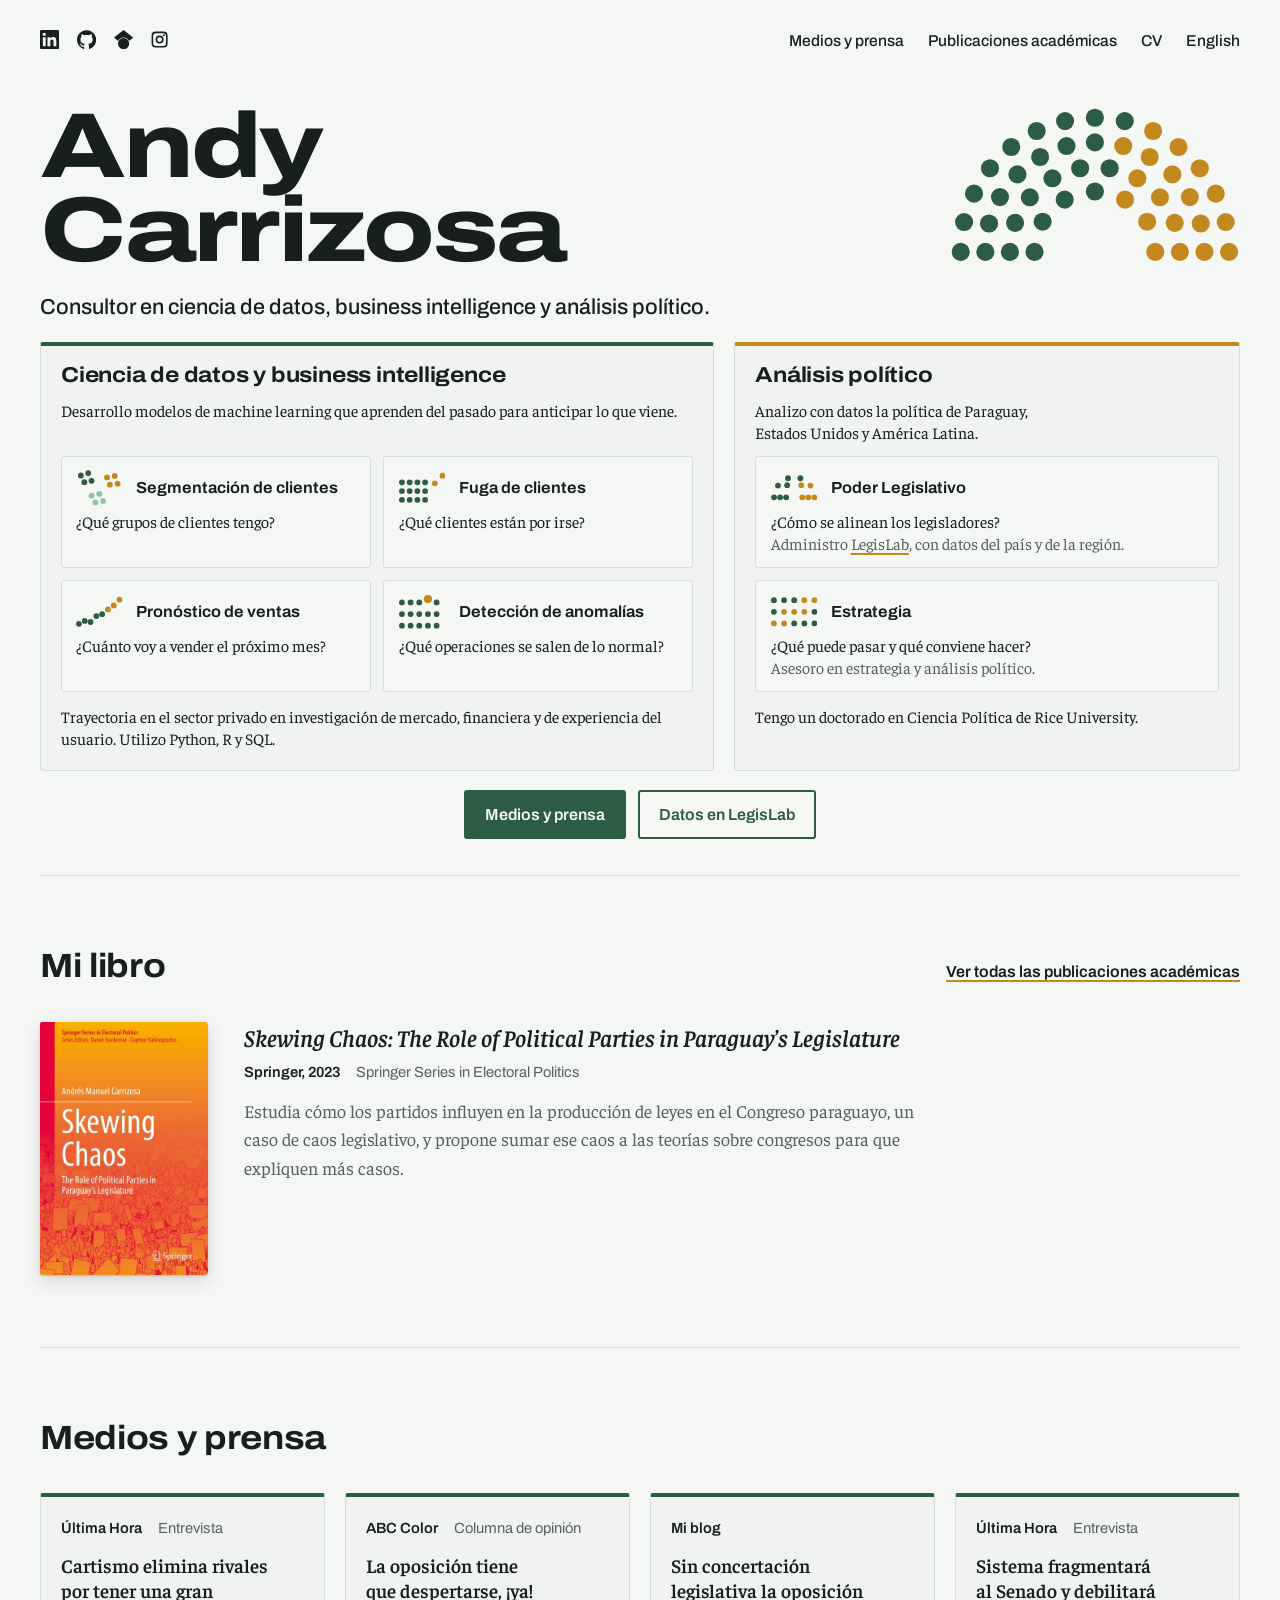
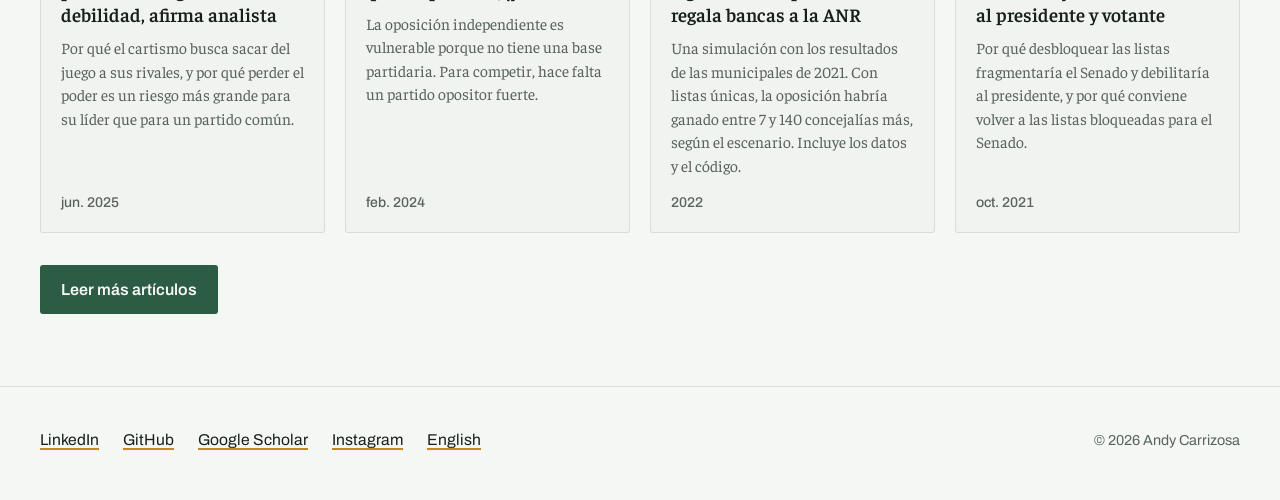
==== commit 6dcf437e: "fix english landing as well" ====
--- a/index.html
+++ b/index.html
@@ -4,7 +4,7 @@
   <meta charset="utf-8">
   <meta name="viewport" content="width=device-width, initial-scale=1">
   <title>Andy Carrizosa</title>
-  <meta name="description" content="Investigador cuantitativo y politólogo en Asunción. Análisis de datos, encuestas e inferencia causal. Escribe sobre partidos, el Congreso y las reglas electorales del Paraguay.">
+  <meta name="description" content="Consultor en ciencia de datos, business intelligence y análisis político. Modelos de machine learning para empresas y análisis legislativo con datos.">
   <link rel="canonical" href="https://www.andycarrizosa.com/">
   <link rel="alternate" hreflang="es" href="https://www.andycarrizosa.com/">
   <link rel="alternate" hreflang="en" href="https://www.andycarrizosa.com/en/">
@@ -14,7 +14,7 @@
   <link rel="stylesheet" href="assets/site.css">
   <meta property="og:type" content="profile">
   <meta property="og:title" content="Andy Carrizosa">
-  <meta property="og:description" content="Investigador cuantitativo y politólogo en Asunción. Blog, artículos y publicaciones sobre partidos, el Congreso y las reglas electorales del Paraguay.">
+  <meta property="og:description" content="Consultor en ciencia de datos, business intelligence y análisis político. Modelos de machine learning para empresas y análisis legislativo con datos.">
   <meta property="og:url" content="https://www.andycarrizosa.com/">
   <meta property="og:image" content="https://www.andycarrizosa.com/assets/og.png">
   <meta property="og:locale" content="es_PY">
@@ -26,8 +26,7 @@
     "name": "Andy Carrizosa",
     "alternateName": "Andy Carrizosa",
     "url": "https://www.andycarrizosa.com/",
-    "jobTitle": "Investigador cuantitativo",
-    "worksFor": { "@type": "Organization", "name": "ITTI" },
+    "jobTitle": "Consultor en ciencia de datos, business intelligence y análisis político",
     "address": { "@type": "PostalAddress", "addressLocality": "Asunción", "addressCountry": "PY" },
     "alumniOf": [
       { "@type": "CollegeOrUniversity", "name": "Rice University" },
